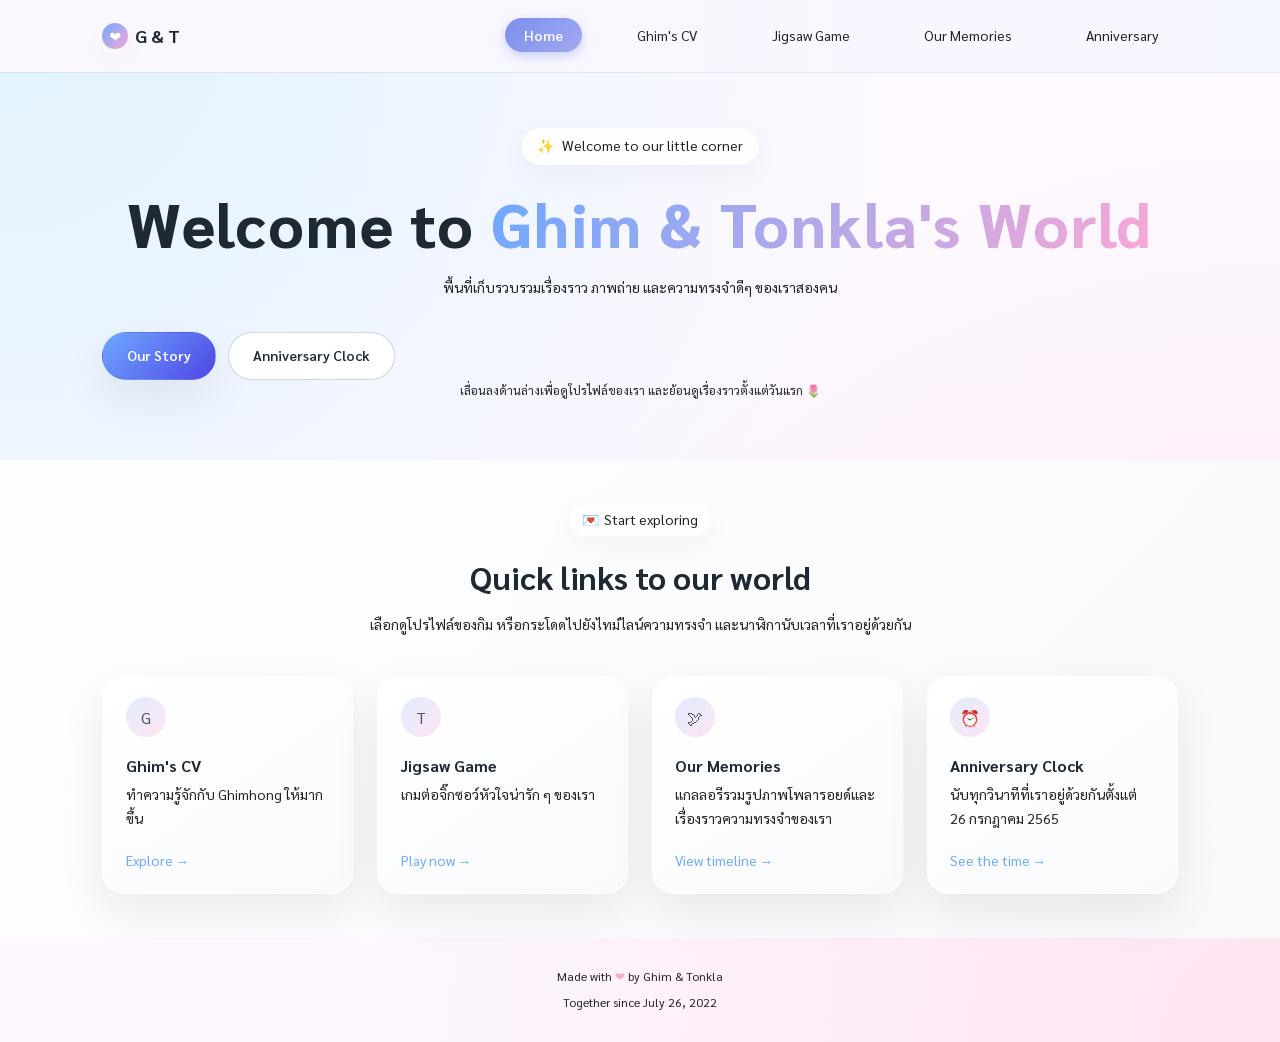
==== index.html @ 1e5fbb22 "Improve jigsaw accessibility and performance scores" ====
<!doctype html>
<html lang="th">
  <head>
    <!--
      Head section
      - Loads Thai font "Sarabun" from Google Fonts
      - Sets responsive viewport meta
      - Connects global stylesheet (style.css)
    -->
    <meta charset="utf-8" />
    <meta name="viewport" content="width=device-width, initial-scale=1" />
    <title>Ghim &amp; Tonkla - Personal Website</title>
    <meta
      name="description"
      content="A little pastel corner to celebrate the story of Ghim &amp; Tonkla."
    />

    <!-- Google Fonts: Sarabun (primary Thai/Latin font) -->
    <link rel="preconnect" href="https://fonts.googleapis.com" />
    <link rel="preconnect" href="https://fonts.gstatic.com" crossorigin />
    <link
      href="https://fonts.googleapis.com/css2?family=Sarabun:wght@300;400;500;600;700;800&display=swap"
      rel="stylesheet"
    />

    <!-- Global stylesheet with pastel theme and layout utilities -->
    <link rel="stylesheet" href="./style.css" />
  </head>
  <body>
    <!--
      Page wrapper
      - Flex column so footer stays at bottom
      - Works without CSS as a normal linear page
    -->
    <div class="page-wrapper">
      <!--
        Site header & navigation
        - Semantic <header> with <nav>
        - Links to all 5 pages in the project
        - Designed mobile‑first, then enhanced with sticky / blur in CSS
      -->
      <header class="site-header">
        <div class="container navbar" aria-label="Main navigation">
          <!-- Brand / logo area -->
          <a href="index.html" class="navbar__brand">
            <span class="navbar__brand-icon" aria-hidden="true">❤</span>
            <span>G &amp; T</span>
          </a>

          <!-- Hamburger toggle for mobile navigation -->
          <button
            class="navbar-toggle"
            type="button"
            aria-label="เปิดเมนูนำทาง"
            aria-expanded="false"
          >
            <span class="navbar-toggle__icon" aria-hidden="true">
              <span></span>
              <span></span>
              <span></span>
            </span>
          </button>

          <!-- Primary navigation links -->
          <nav aria-label="Primary">
            <ul class="navbar__links">
              <li>
                <a
                  href="index.html"
                  class="navbar__link navbar__link--active"
                  aria-current="page"
                  >Home</a
                >
              </li>
              <li>
                <a href="ghim-cv.html" class="navbar__link">Ghim's CV</a>
              </li>
              <li>
                <a href="jigsaw-game.html" class="navbar__link">Jigsaw Game</a>
              </li>
              <li>
                <a href="memories.html" class="navbar__link">Our Memories</a>
              </li>
              <li>
                <a href="anniversary.html" class="navbar__link">Anniversary</a>
              </li>
            </ul>
          </nav>
        </div>
      </header>

      <!--
        Main content
        - Contains hero section and quick links
        - Structured with <main> and <section> elements for clarity
      -->
      <main class="main" id="main-content">
        <!--
          Hero section
          - Introduces the website with a large heading
          - Call‑to‑action buttons guide users to story & anniversary clock
        -->
        <section class="section section--hero">
          <div class="container hero">
            <!-- Small badge / eyebrow text above main headline -->
            <div class="hero__badge-wrapper">
              <p class="hero__badge">
                <span aria-hidden="true">✨</span>
                <span>Welcome to our little corner</span>
              </p>
            </div>

            <!-- Main hero heading -->
            <h1 class="hero__title">
              Welcome to
              <span class="hero__highlight">Ghim &amp; Tonkla's World</span>
            </h1>

            <!-- Short description explaining the purpose of the site -->
            <p class="hero__subtitle">
              พื้นที่เก็บรวบรวมเรื่องราว ภาพถ่าย และความทรงจำดีๆ ของเราสองคน
            </p>

            <!-- Primary actions / quick shortcuts from the hero area -->
            <div class="hero__actions" aria-label="Quick actions from hero">
              <a href="memories.html" class="btn btn--primary">
                Our Story
              </a>
              <a href="anniversary.html" class="btn btn--ghost">
                Anniversary Clock
              </a>
            </div>

            <p class="hero__actions-subtext">
              เลื่อนลงด้านล่างเพื่อดูโปรไฟล์ของเรา และย้อนดูเรื่องราวตั้งแต่วันแรก 🌷
            </p>
          </div>
        </section>

        <!--
          Quick links section
          - Uses CSS Grid (card-grid) to layout four cards
          - Each card acts as a large, tappable link to another page
        -->
        <section
          class="section section--subtle"
          aria-labelledby="quick-links-heading"
        >
          <div class="container">
            <!-- Section heading with small eyebrow label -->
            <header class="section-heading">
              <p class="section-heading__eyebrow">
                <span aria-hidden="true">💌</span>
                <span>Start exploring</span>
              </p>
              <h2 id="quick-links-heading" class="section-heading__title">
                Quick links to our world
              </h2>
              <p class="section-heading__subtitle">
                เลือกดูโปรไฟล์ของกิม หรือกระโดดไปยังไทม์ไลน์ความทรงจำ
                และนาฬิกานับเวลาที่เราอยู่ด้วยกัน
              </p>
            </header>

            <!-- Card grid with 4 navigation cards -->
            <div class="card-grid" aria-label="Quick navigation cards">
              <!-- Card 1: Ghim's CV -->
              <a href="ghim-cv.html" class="card">
                <div>
                  <div class="card__icon-circle" aria-hidden="true">G</div>
                  <h3 class="card__title">Ghim's CV</h3>
                  <p class="card__subtitle">ทำความรู้จักกับ Ghimhong ให้มากขึ้น</p>
                </div>
                <p class="card__link-arrow" aria-hidden="true">Explore →</p>
              </a>

              <!-- Card 2: Jigsaw Game -->
              <a href="jigsaw-game.html" class="card">
                <div>
                  <div class="card__icon-circle" aria-hidden="true">T</div>
                  <h3 class="card__title">Jigsaw Game</h3>
                  <p class="card__subtitle">เกมต่อจิ๊กซอว์หัวใจน่ารัก ๆ ของเรา</p>
                </div>
                <p class="card__link-arrow" aria-hidden="true">Play now →</p>
              </a>

              <!-- Card 3: Memories timeline -->
              <a href="memories.html" class="card">
                <div>
                  <div class="card__icon-circle" aria-hidden="true">🕊</div>
                  <h3 class="card__title">Our Memories</h3>
                  <p class="card__subtitle">
                    แกลลอรีรวมรูปภาพโพลารอยด์และเรื่องราวความทรงจำของเรา
                  </p>
                </div>
                <p class="card__link-arrow" aria-hidden="true">View timeline →</p>
              </a>

              <!-- Card 4: Anniversary clock -->
              <a href="anniversary.html" class="card">
                <div>
                  <div class="card__icon-circle" aria-hidden="true">⏰</div>
                  <h3 class="card__title">Anniversary Clock</h3>
                  <p class="card__subtitle">
                    นับทุกวินาทีที่เราอยู่ด้วยกันตั้งแต่ 26 กรกฎาคม 2565
                  </p>
                </div>
                <p class="card__link-arrow" aria-hidden="true">See the time →</p>
              </a>
            </div>
          </div>
        </section>
      </main>

      <!--
        Site footer
        - Simple closing line and attribution
        - Still readable and meaningful without any styling
      -->
      <footer class="site-footer">
        <div class="container site-footer__inner">
          <p>
            Made with <span class="site-footer__heart" aria-hidden="true">❤</span>
            by Ghim &amp; Tonkla
          </p>
          <p class="text-soft">Together since July 26, 2022</p>
        </div>
      </footer>
    </div>

    <!-- Shared navigation toggle script -->
    <script src="script.js"></script>
  </body>
</html>
---- style.css ----
/*
  Global Styles for "Ghim & Tonkla's World"
  - Mobile‑first, semantic, and lightweight
  - Pastel blue / pink theme with soft shadows & rounded corners
  - Designed for use across all 5 pages in the project

  NOTE: In HTML, load Google Font "Sarabun" via <link> in <head> for best performance.
*/

/* ==========================
   1. CSS Custom Properties
   ========================== */
:root {
  /* Brand palette - pastel, romantic */
  --color-bg: #fdf8ff; /* very light pink/blue blend */
  --color-surface: #ffffff;
  --color-surface-soft: #f7f4ff;
  --color-primary: #6da8ff; /* pastel blue */
  --color-primary-soft: #e1ecff;
  --color-secondary: #f9a8d4; /* pastel pink */
  --color-secondary-soft: #ffe4f2;

  --color-accent: #7dd3fc; /* light cyan accent */
  --color-text: #1f2933; /* dark slate */
  --color-text-soft: #222222; /* stronger contrast for pastel backgrounds */
  --color-border-subtle: rgba(148, 163, 184, 0.28);

  --gradient-hero: radial-gradient(circle at top left, #e0f2ff 0, transparent 55%),
                   radial-gradient(circle at bottom right, #ffe4f2 0, transparent 55%),
                   linear-gradient(180deg, #fdf9ff 0%, #fdf7ff 100%);

  --gradient-pill: linear-gradient(135deg, #6da8ff, #f9a8d4);

  --shadow-soft: 0 18px 45px rgba(15, 23, 42, 0.08);
  --shadow-subtle: 0 10px 30px rgba(15, 23, 42, 0.04);

  --radius-lg: 22px;
  --radius-md: 16px;
  --radius-pill: 999px;

  --header-height: 72px;

  --transition-fast: 150ms ease-out;
  --transition-med: 220ms cubic-bezier(0.22, 0.61, 0.36, 1);

  --container-max: 1120px;
  --container-padding-x: 1.4rem;

  /* Typography scale */
  --font-family-base: "Sarabun", system-ui, -apple-system, BlinkMacSystemFont, "Segoe UI", sans-serif;
  --font-size-xs: 0.75rem;
  --font-size-sm: 0.875rem;
  --font-size-base: 1rem;
  --font-size-lg: 1.125rem;
  --font-size-xl: 1.5rem;
  --font-size-2xl: 2rem;
  --font-size-3xl: clamp(2.2rem, 4vw, 3.2rem);
  --font-size-4xl: clamp(2.8rem, 6vw, 3.8rem);
}

/* ==========================
   2. Modern CSS Reset
   ========================== */
*, *::before, *::after {
  box-sizing: border-box;
}

* {
  margin: 0;
  padding: 0;
}

html {
  font-size: 100%;
  -webkit-text-size-adjust: 100%;
  scroll-behavior: smooth;
}

body {
  min-height: 100vh;
  font-family: var(--font-family-base);
  font-size: var(--font-size-base);
  line-height: 1.7;
  color: var(--color-text);
  background: var(--gradient-hero);
  text-rendering: optimizeLegibility;
}

img, picture, video, canvas, svg {
  display: block;
  max-width: 100%;
}

input, button, textarea, select {
  font: inherit;
}

button {
  border: none;
  background: none;
  cursor: pointer;
}

a {
  color: inherit;
  text-decoration: none;
}

a:hover {
  text-decoration: none;
}

ul, ol {
  list-style: none;
}

/* Improve focus outline for accessibility */
:focus-visible {
  outline: 2px solid var(--color-primary);
  outline-offset: 3px;
}

/* ==========================
   3. Layout Utilities
   ========================== */

/* Page wrapper ensures content never touches viewport edges on mobile */
.page-wrapper {
  min-height: 100vh;
  display: flex;
  flex-direction: column;
}

.main {
  flex: 1 0 auto;
}

/* Reusable responsive container */
.container {
  width: 100%;
  max-width: var(--container-max);
  margin-inline: auto;
  padding-inline: var(--container-padding-x);
}

.section {
  padding-block: 2.75rem;
}

.section--hero {
  padding-top: 3.5rem;
  padding-bottom: 3.75rem;
}

.section--subtle {
  background: linear-gradient(135deg, rgba(255, 255, 255, 0.9), rgba(248, 250, 252, 0.9));
}

.section-heading {
  text-align: center;
  margin-bottom: 2rem;
}

.section-heading__eyebrow {
  display: inline-flex;
  align-items: center;
  gap: 0.35rem;
  font-size: var(--font-size-sm);
  color: var(--color-text-soft);
  padding: 0.25rem 0.75rem;
  border-radius: var(--radius-pill);
  background: rgba(255, 255, 255, 0.8);
  box-shadow: var(--shadow-subtle);
}

.section-heading__title {
  font-size: var(--font-size-2xl);
  font-weight: 700;
  margin-top: 0.9rem;
}

.section-heading__subtitle {
  margin-top: 0.5rem;
  color: var(--color-text-soft);
  font-size: var(--font-size-sm);
}

/* Flexbox helpers (used where semantic layout already defined) */
.flex {
  display: flex;
}

.flex-center {
  display: flex;
  justify-content: center;
  align-items: center;
}

.flex-between {
  display: flex;
  justify-content: space-between;
  align-items: center;
}

.flex-col {
  display: flex;
  flex-direction: column;
}

.gap-xs { gap: 0.4rem; }
.gap-sm { gap: 0.75rem; }
.gap-md { gap: 1.25rem; }
.gap-lg { gap: 1.75rem; }

/* Grid helpers (for semantic sections using CSS Grid) */
.grid {
  display: grid;
}

.grid-auto-fit {
  display: grid;
  grid-template-columns: repeat(auto-fit, minmax(240px, 1fr));
  gap: 1.25rem;
}

/* ==========================
   4. Global Components
   ========================== */

/* ---- 4.1 Top Navigation ---- */
.site-header {
  position: sticky;
  top: 0;
  z-index: 40;
  backdrop-filter: blur(16px);
  background: linear-gradient(90deg, rgba(253, 248, 255, 0.92), rgba(244, 246, 255, 0.96));
  box-shadow: 0 1px 0 rgba(148, 163, 184, 0.18);
}

.navbar {
  height: var(--header-height);
  display: flex;
  align-items: center;
  justify-content: space-between;
}

.navbar__brand {
  display: inline-flex;
  align-items: center;
  gap: 0.4rem;
  font-weight: 700;
  font-size: var(--font-size-lg);
  white-space: nowrap; /* Prevent logo text from wrapping on narrow screens */
}

.navbar__brand-icon {
  width: 26px;
  height: 26px;
  border-radius: 999px;
  background: var(--gradient-pill);
  display: inline-flex;
  align-items: center;
  justify-content: center;
  color: #ffffff;
  font-size: 0.9rem;
  box-shadow: var(--shadow-subtle);
}

.navbar__links {
  display: flex;
  align-items: center;
  gap: 0.75rem;
  font-size: var(--font-size-sm);
}

/* Hamburger toggle button (shown only on small screens) */
.navbar-toggle {
  display: none;
  border: none;
  background: none;
  cursor: pointer;
  padding: 0;
}

.navbar-toggle__icon {
  display: inline-flex;
  flex-direction: column;
  justify-content: center;
  align-items: center;
  width: 36px;
  height: 36px;
  border-radius: 999px;
  background: #ffffff;
  box-shadow: var(--shadow-subtle);
}

.navbar-toggle__icon span {
  display: block;
  width: 18px;
  height: 2px;
  border-radius: 999px;
  background-color: #4b5563;
  margin: 2px 0;
}

/* Base menu link styling */
.navbar__link {
  position: relative;
  padding: 0.5rem 1.2rem;
  border-radius: 25px;
  color: var(--color-text-soft);
  transition: all 0.3s ease;
}

/* Active page pill (by class or aria-current) */
.navbar__links a[aria-current="page"],
.navbar__link--active {
  background: linear-gradient(135deg, #7b8fed, #a2a8f0);
  color: #ffffff !important;
  font-weight: 600;
  box-shadow: 0 4px 12px rgba(123, 143, 237, 0.4);
}

/* Hover effect for non-active links */
.navbar__links a:hover:not([aria-current="page"]) {
  background: rgba(123, 143, 237, 0.1);
  color: var(--color-text);
}

/* Mobile nav: stack links if needed */
@media (max-width: 640px) {
  .navbar {
    gap: 0.75rem;
    align-items: center;
  }

  .navbar__links {
    flex-wrap: wrap;
    justify-content: flex-end;
  }
}

/* ---- 4.2 Buttons ---- */
.btn {
  display: inline-flex;
  align-items: center;
  justify-content: center;
  gap: 0.4rem;
  padding: 0.7rem 1.5rem;
  border-radius: var(--radius-pill);
  font-size: var(--font-size-sm);
  font-weight: 600;
  border: 1px solid transparent;
  cursor: pointer;
  min-height: 48px; /* Comfortable touch target on mobile */
  transition: transform var(--transition-med),
              box-shadow var(--transition-med),
              background-color var(--transition-med),
              color var(--transition-med),
              border-color var(--transition-med);
}

.btn--primary {
  background: linear-gradient(135deg, #6da8ff, #4f46e5);
  color: #ffffff;
  box-shadow: var(--shadow-soft);
}

.btn--primary:hover {
  transform: translateY(-1px);
  box-shadow: 0 22px 55px rgba(15, 23, 42, 0.14);
}

.btn--ghost {
  background: rgba(255, 255, 255, 0.95);
  color: var(--color-text);
  border-color: rgba(148, 163, 184, 0.45);
}

.btn--ghost:hover {
  background: #ffffff;
  border-color: rgba(129, 140, 248, 0.7);
  box-shadow: var(--shadow-subtle);
}

.btn--icon-circle {
  width: 40px;
  height: 40px;
  padding: 0;
  border-radius: 999px;
}

/* ---- 4.3 Hero: typography & special treatments ---- */
.hero {
  text-align: center;
}

.hero__badge-wrapper {
  display: flex;
  justify-content: center;
  margin-bottom: 1.3rem;
}

.hero__badge {
  display: inline-flex;
  align-items: center;
  gap: 0.45rem;
  padding: 0.4rem 0.95rem;
  border-radius: var(--radius-pill);
  background: rgba(255, 255, 255, 0.92);
  color: var(--color-text-soft);
  box-shadow: var(--shadow-subtle);
  font-size: var(--font-size-sm);
}

.hero__title {
  font-size: var(--font-size-4xl);
  letter-spacing: 0.03em;
  font-weight: 800;
  line-height: 1.25;
}

.hero__highlight {
  background: linear-gradient(120deg, #6da8ff, #f9a8d4);
  -webkit-background-clip: text;
  background-clip: text;
  color: transparent;
}

.hero__subtitle {
  margin-top: 0.9rem;
  font-size: var(--font-size-sm);
  color: var(--color-text-soft);
  max-width: 32rem;
  margin-inline: auto;
}

.hero__actions {
  margin-top: 2rem;
  display: flex;
  flex-direction: column;
  gap: 0.75rem;
  align-items: center;
}

.hero__actions-subtext {
  font-size: var(--font-size-xs);
  color: var(--color-text-soft);
}

@media (min-width: 640px) {
  .hero__actions {
    flex-direction: row;
  }
}

/* ---- 4.4 Feature cards on home & shared card style ---- */
.card-grid {
  margin-top: 2.5rem;
  display: grid;
  grid-template-columns: repeat(auto-fit, minmax(230px, 1fr));
  gap: 1.5rem;
}

.card {
  position: relative;
  display: flex;
  flex-direction: column;
  justify-content: space-between;
  padding: 1.25rem 1.4rem;
  border-radius: var(--radius-lg);
  background: linear-gradient(145deg, rgba(255, 255, 255, 0.98), rgba(248, 250, 252, 0.98));
  box-shadow: var(--shadow-soft);
  border: 1px solid rgba(255, 255, 255, 0.9);
  transition: transform var(--transition-med), box-shadow var(--transition-med), border-color var(--transition-med);
}

.card:hover {
  transform: translateY(-3px);
  box-shadow: 0 24px 55px rgba(15, 23, 42, 0.12);
  border-color: rgba(129, 140, 248, 0.5);
}

.card__icon-circle {
  width: 40px;
  height: 40px;
  border-radius: 999px;
  display: inline-flex;
  align-items: center;
  justify-content: center;
  background: linear-gradient(135deg, #e0edff, #ffe4f2);
  color: #4b5563;
  margin-bottom: 0.9rem;
}

.card__title {
  font-weight: 700;
  font-size: var(--font-size-base);
}

.card__subtitle {
  margin-top: 0.25rem;
  font-size: var(--font-size-sm);
  color: var(--color-text-soft);
}

.card__link-arrow {
  margin-top: 1.15rem;
  font-size: var(--font-size-sm);
  color: var(--color-primary);
}

/* ---- 4.7 Polaroid memory gallery (memories page) ---- */
.polaroid-grid {
  margin-top: 2.5rem;
  display: grid;
  grid-template-columns: repeat(auto-fit, minmax(220px, 1fr));
  gap: 1.75rem;
}

.polaroid-card {
  position: relative;
  display: flex;
  flex-direction: column;
  align-items: center;
  background-color: #ffffff;
  padding: 12px 12px 30px 12px;
  border-radius: 10px;
  box-shadow: 0 4px 8px rgba(0, 0, 0, 0.1);
  transform-origin: center center;
  transition: all 0.4s cubic-bezier(0.175, 0.885, 0.32, 1.275);
  cursor: pointer;
}

.polaroid-card__frame {
  margin: 0;
  width: 100%;
}

.polaroid-card__image {
  display: block;
  width: 100%;
  aspect-ratio: 1 / 1;
  border-radius: 4px;
  object-fit: cover;
}

.polaroid-card__caption {
  margin-top: 15px;
  font-size: 0.9rem;
  text-align: center;
  color: var(--color-text);
}

.polaroid-card:nth-child(odd) {
  transform: rotate(-3deg);
}

.polaroid-card:nth-child(even) {
  transform: rotate(3deg);
}

.polaroid-card:hover {
  transform: translateY(-10px) scale(1.05) rotate(0deg);
  box-shadow: 0 15px 30px rgba(0, 0, 0, 0.15);
  z-index: 2;
}

@media (min-width: 768px) {
  .polaroid-grid {
    gap: 2rem;
  }
}

.cv-section-card {
  padding: 2rem;
  border-radius: 16px;
  background: rgba(255, 255, 255, 0.9);
  box-shadow: 0 10px 30px rgba(0, 0, 0, 0.08);
  margin-bottom: 1.5rem;
}

.cv-section-card__title {
  font-weight: 700;
  font-size: var(--font-size-base);
  display: flex;
  align-items: center;
  gap: 0.55rem;
  margin-bottom: 0.9rem;
}

.cv-section-card__title h2 {
  background: linear-gradient(120deg, #6da8ff, #f78fb3);
  -webkit-background-clip: text;
  background-clip: text;
  color: transparent;
}

.cv-section-card__title::after {
  content: "";
  display: block;
  height: 2px;
  margin-top: 0.4rem;
  border-radius: 999px;
  background: linear-gradient(90deg, rgba(109, 168, 255, 0.65), rgba(249, 168, 212, 0.85));
}

.cv-section-card__title-icon {
  width: 26px;
  height: 26px;
  border-radius: 999px;
  display: inline-flex;
  align-items: center;
  justify-content: center;
  background: linear-gradient(135deg, #e0edff, #ffe4f2);
  font-size: 0.85rem;
}

.cv-section-card__item-title {
  font-weight: 600;
  font-size: var(--font-size-sm);
}

.cv-section-card__item-meta {
  font-size: var(--font-size-xs);
  margin-top: 0.15rem;
  color: var(--color-text-soft);
}

.cv-section-card__item-body {
  margin-top: 0.5rem;
  font-size: var(--font-size-sm);
  line-height: 1.8;
}

.highlight {
  font-weight: 700;
  color: #d87093;
}

.cv-layout__main strong {
  font-weight: 700;
  color: #d87093;
}

@media (min-width: 768px) {
  .cv-layout {
    display: grid;
    grid-template-columns: minmax(0, 0.9fr) minmax(0, 1.6fr);
    align-items: flex-start;
    gap: 2.5rem;
  }
}

/* CV layout helpers */
.cv-layout__sidebar {
  margin-bottom: 1.75rem;
  display: flex;
  justify-content: center;
}

.cv-profile-card {
  display: flex;
  flex-direction: column;
  align-items: center;
  text-align: center;
  background: rgba(255, 255, 255, 0.85);
  backdrop-filter: blur(10px);
  border-radius: 24px;
  padding: 2.5rem;
  box-shadow: 0 15px 35px rgba(0, 0, 0, 0.05);
  border: 1px solid rgba(255, 255, 255, 0.7);
  transition: transform 0.2s ease-out, box-shadow 0.2s ease-out;
}

.cv-profile-card:hover {
  transform: translateY(-5px);
  box-shadow: 0 20px 45px rgba(0, 0, 0, 0.08);
}

.profile-img-circle {
  width: 180px;
  height: 180px;
  border-radius: 50%;
  object-fit: cover;
  border: 6px solid #ffffff;
  box-shadow: 0 0 25px rgba(255, 182, 193, 0.7);
  margin: 0 auto 0.9rem;
}

.cv-profile-card__name {
  font-weight: 700;
  font-size: var(--font-size-lg);
}

.cv-profile-card__name-en {
  margin-top: 0.15rem;
  font-size: var(--font-size-xs);
  text-transform: uppercase;
  letter-spacing: 2px;
  color: #6b4f7a;
}

.cv-profile-card__role {
  margin-top: 0.35rem;
  font-size: var(--font-size-sm);
  color: var(--color-text-soft);
}

.cv-profile-card__meta {
  margin-top: 1rem;
  display: grid;
  gap: 0.45rem;
}

.cv-profile-card__meta dt {
  font-size: var(--font-size-xs);
  color: var(--color-text-soft);
}

.cv-profile-card__meta dd {
  font-size: var(--font-size-sm);
}

.tag-list {
  display: flex;
  flex-wrap: wrap;
  gap: 0.45rem;
  justify-content: center;
}

.tag {
  padding: 0.25rem 0.75rem;
  border-radius: 999px;
  font-size: var(--font-size-xs);
  font-weight: 600;
  background: rgba(255, 255, 255, 0.85);
  border: 1px solid rgba(249, 168, 212, 0.7);
  color: #d87093;
  box-shadow: var(--shadow-subtle);
  transition: transform 160ms ease-out,
              box-shadow 160ms ease-out,
              background-color 160ms ease-out,
              color 160ms ease-out,
              border-color 160ms ease-out;
}

.tag--blue {
  color: #5b8df5;
}

.tag--pink {
  color: #d87093;
}

.tag:hover {
  background: linear-gradient(135deg, #6da8ff, #f9a8d4);
  color: #ffffff;
  border-color: transparent;
  transform: translateY(-3px);
  box-shadow: 0 18px 36px rgba(15, 23, 42, 0.22);
}

.info-card {
  background: rgba(255, 255, 255, 0.85);
  backdrop-filter: blur(10px);
  border-radius: 24px;
  padding: 2.5rem;
  box-shadow: 0 15px 35px rgba(0, 0, 0, 0.05);
  border: 1px solid rgba(255, 255, 255, 0.7);
  transition: transform 0.2s ease-out,
              box-shadow 0.2s ease-out,
              border-color 0.2s ease-out;
  margin-bottom: 1.5rem;
}

.info-card:hover {
  transform: translateY(-5px);
  box-shadow: 0 22px 55px rgba(244, 114, 182, 0.25);
  border-color: rgba(249, 168, 212, 0.9);
}

.info-card .cv-section-card {
  padding: 0;
  border-radius: 0;
  background: transparent;
  box-shadow: none;
  margin-bottom: 0;
}

/* ==========================
   Mobile-specific refinements
   ========================== */
@media (max-width: 768px) {
  /* Relaxed horizontal padding & vertical rhythm on small screens */
  .container {
    padding-inline: 1.5rem;
  }

  .section {
    padding-block: 2.25rem;
  }

  /* Slightly smaller headings so they don't feel cramped */
  .hero__title {
    font-size: var(--font-size-3xl);
  }

  .section-heading__title {
    font-size: 1.6rem;
  }

  /* Single-column grids for comfortable stacking */
  .card-grid {
    grid-template-columns: 1fr;
    gap: 1.5rem;
  }

  .polaroid-grid {
    grid-template-columns: 1fr;
    gap: 1.5rem;
  }

  .anniversary-grid {
    grid-template-columns: 1fr;
    max-width: 420px;
    margin-inline: auto;
  }

  /* ให้ header เป็นจุดอ้างอิงของเมนูที่ตกลงมา */
  .site-header {
    position: relative !important;
  }

  /* Header/Navbar overrides on mobile - force full-width with !important */
  .site-header {
    padding: 0 !important;
    width: 100% !important;
  }

  .site-header .container,
  .site-header .navbar,
  .navbar {
    width: 100% !important;
    max-width: 100% !important;
    margin: 0 !important;
    /* Side padding like a mobile app: logo & hamburger near edges but not touching */
    padding: 1rem 1.5rem !important;
    box-sizing: border-box !important;
    display: flex !important;
    justify-content: space-between !important;
    align-items: center !important;
  }

  .navbar__links {
    display: none;
  }

  .navbar__link {
    font-size: 0.8rem;
    padding: 0.3rem 0.6rem;
  }

  /* Show hamburger button on small screens */
  .navbar-toggle {
    display: block !important;
    margin-left: auto !important; /* push button to the far right */
    margin-right: 0 !important;
    padding: 0.5rem !important; /* compact but still easy to tap */
    z-index: 100 !important; /* keep above overlapping elements */
  }

  /* เมื่อกดปุ่มแล้วมีคลาส is-open โผล่มา ให้แสดงเมนูแบบ floating card ด้านล่าง header */
  .navbar__links.is-open {
    display: flex !important;
    flex-direction: column !important;
    position: absolute !important;
    top: 100% !important;
    /* เปลี่ยนจาก width 100% เป็นเว้นระยะซ้าย-ขวาเล็กน้อย */
    left: 1rem !important;
    right: 1rem !important;
    width: auto !important;
    margin-top: 0.5rem !important; /* เว้นระยะจากแถบ Navbar ด้านบน */
    background: rgba(255, 255, 255, 0.95) !important;
    backdrop-filter: blur(15px) !important;
    box-shadow: 0 15px 30px rgba(0,0,0,0.15) !important;
    padding: 1.5rem 0 !important;
    align-items: center !important;
    z-index: 99 !important;
    border-radius: 20px !important; /* โค้งมนทั้ง 4 มุมให้ดูเป็นกล่องลอยตัว */
  }

  /* เพิ่มระยะห่างระหว่างแต่ละปุ่มในเมนูที่เปิดออก */
  .navbar__links.is-open li {
    margin: 0.3rem 0 !important; /* ลดระยะห่างระหว่างแต่ละปุ่ม */
    width: 100% !important;
    text-align: center !important;
  }

  /* ปรับขนาดปุ่มแคปซูลให้จิ้มง่ายขึ้นบนมือถือ */
  .navbar__links.is-open a {
    display: inline-block !important;
    width: 55% !important; /* ให้แคปซูลเพรียวลงเล็กน้อย */
    padding: 0.6rem 1rem !important; /* ลดความอ้วนของปุ่ม */
    font-size: 1rem !important; /* ขนาดฟอนต์กำลังพอดี */
  }
}

  /* สำหรับหน้าจอ Desktop (ใหญ่กว่า 768px) */
  @media (min-width: 769px) {
    /* ซ่อนปุ่มแฮมเบอร์เกอร์ */
    .navbar-toggle {
      display: none !important;
    }

    /* บังคับเอาเมนูแนวนอนกลับมาโชว์ */
    .navbar__links {
      display: flex !important;
      flex-direction: row !important;
      position: static !important; /* ยกเลิกการลอยของมือถือ */
      background: transparent !important;
      box-shadow: none !important;
      width: auto !important;
      padding: 0 !important;
    }

    /* จัดระยะห่างเมนูแนวนอน */
    .navbar__links li {
      margin: 0 0 0 1.5rem !important;
    }
  }

/* ---- 4.7 Timeline layout (memories page) ---- */

.timeline {
  position: relative;
  margin-top: 2.5rem;
  padding-left: 1rem;
}

.timeline::before {
  content: "";
  position: absolute;
  left: 1.1rem;
  top: 0.1rem;
  bottom: 0.1rem;
  width: 2px;
  background: linear-gradient(to bottom, rgba(147, 197, 253, 0.3), rgba(244, 114, 182, 0.4));
}

.timeline-item {
  position: relative;
  margin-bottom: 2.4rem;
}

.timeline-item__dot {
  position: absolute;
  left: -0.1rem;
  top: 0.4rem;
  width: 18px;
  height: 18px;
  border-radius: 999px;
  background: #ffffff;
  border: 2px solid #93c5fd;
  box-shadow: 0 0 0 5px rgba(147, 197, 253, 0.18);
}

.timeline-item__card {
  margin-left: 2.4rem;
  max-width: 460px;
  padding: 1.15rem 1.25rem;
  border-radius: var(--radius-md);
  background: var(--color-surface);
  box-shadow: var(--shadow-soft);
  border: 1px solid rgba(255, 255, 255, 0.9);
}

.timeline-item__label {
  display: inline-flex;
  padding: 0.15rem 0.6rem;
  border-radius: var(--radius-pill);
  background: var(--color-primary-soft);
  font-size: var(--font-size-xs);
  color: var(--color-text-soft);
  margin-bottom: 0.3rem;
}

.timeline-item__title {
  font-weight: 700;
  margin-bottom: 0.2rem;
}

.timeline-item__body {
  font-size: var(--font-size-sm);
  color: var(--color-text-soft);
}

@media (min-width: 768px) {
  .timeline {
    padding-left: 0;
    margin-inline: auto;
    max-width: 700px;
  }

  .timeline::before {
    left: 50%;
    transform: translateX(-50%);
  }

  .timeline-item {
    display: grid;
    grid-template-columns: repeat(2, minmax(0, 1fr));
    align-items: flex-start;
  }

  .timeline-item:nth-child(odd) .timeline-item__card {
    grid-column: 1 / 2;
    justify-self: flex-end;
  }

  .timeline-item:nth-child(even) .timeline-item__card {
    grid-column: 2 / 3;
    justify-self: flex-start;
  }

  .timeline-item__dot {
    left: 50%;
    transform: translate(-50%, 0);
  }

  .timeline-item__card {
    margin-left: 0;
  }
}

/* ---- 4.8 Anniversary counter layout ---- */

.anniversary {
  text-align: center;
}

.anniversary__badge {
  display: inline-flex;
  align-items: center;
  justify-content: center;
  width: 60px;
  height: 60px;
  border-radius: 999px;
  margin-bottom: 1.1rem;
  background: var(--gradient-pill);
  color: #ffffff;
  box-shadow: var(--shadow-soft);
}

.anniversary__title {
  font-size: var(--font-size-3xl);
  font-weight: 800;
}

.anniversary__subtitle {
  margin-top: 0.4rem;
  font-size: var(--font-size-sm);
  color: var(--color-text-soft);
}

.anniversary-grid {
  margin-top: 2.5rem;
  display: grid;
  grid-template-columns: repeat(2, minmax(0, 1fr));
  gap: 0.9rem;
  justify-items: center;
}

.anniversary-pill {
  width: 100%;
  max-width: 150px;
  padding: 1rem 0.2rem;
  border-radius: 18px;
  background: #ffffff;
  box-shadow: var(--shadow-soft);
  display: flex;
  flex-direction: column;
  align-items: center;
  gap: 0.2rem;
}

.anniversary-pill__value {
  font-size: 1.6rem;
  font-weight: 700;
}

.anniversary-pill__label {
  font-size: var(--font-size-xs);
  letter-spacing: 0.08em;
  text-transform: uppercase;
  color: var(--color-text-soft);
}

@media (min-width: 768px) {
  .anniversary-grid {
    max-width: 680px;
    margin-inline: auto;
    grid-template-columns: repeat(4, minmax(0, 1fr));
    gap: 1.2rem;
  }

  .anniversary-pill {
    padding-block: 1.4rem;
    border-radius: 20px;
  }

  .anniversary-pill__value {
    font-size: 2rem;
  }
}

/* ---- 4.9 Footer ---- */
.site-footer {
  padding-block: 1.75rem 1.85rem;
  font-size: var(--font-size-xs);
  color: var(--color-text-soft);
}

.site-footer__inner {
  text-align: center;
  display: flex;
  flex-direction: column;
  gap: 0.35rem;
  align-items: center;
  justify-content: center;
}

.site-footer__heart {
  color: var(--color-secondary);
}

/* ==========================
   5. Utilities & States
   ========================== */

.text-center { text-align: center; }
.text-soft { color: var(--color-text-soft); }

.mt-xs { margin-top: 0.5rem; }
.mt-sm { margin-top: 0.9rem; }
.mt-md { margin-top: 1.4rem; }
.mt-lg { margin-top: 2.1rem; }

.hidden { display: none !important; }

/* Soft fade / slide used for Intersection Observer (memories page)
   - Progressive enhancement: elements are fully visible by default
   - When JavaScript is enabled, we add a .js class to <body>
     and then animate .fade-in-up elements into view. */
.fade-in-up {
  transition: opacity 320ms cubic-bezier(0.22, 0.61, 0.36, 1),
              transform 320ms cubic-bezier(0.22, 0.61, 0.36, 1);
}

body.js .fade-in-up {
  opacity: 0;
  transform: translateY(18px);
}

body.js .fade-in-up.is-visible {
  opacity: 1;
  transform: translateY(0);
}

/* Respect reduced motion preference */
@media (prefers-reduced-motion: reduce) {
  * {
    scroll-behavior: auto !important;
    animation-duration: 0.001ms !important;
    animation-iteration-count: 1 !important;
    transition-duration: 0.001ms !important;
  }
}

/* ==========================
   6. Jigsaw Game Layout
   ========================== */

.jigsaw-layout {
  display: flex;
  flex-direction: column;
  gap: 1.75rem;
}

@media (min-width: 768px) {
  .jigsaw-layout {
    flex-direction: row;
    align-items: flex-start;
  }
}

.jigsaw-panel {
  flex: 1 1 0;
  padding: 1.6rem 1.5rem;
  border-radius: var(--radius-lg);
  background: var(--color-surface);
  box-shadow: var(--shadow-soft);
}

.jigsaw-panel--pieces {
  background: linear-gradient(145deg, var(--color-secondary-soft), #ffffff);
}

.jigsaw-panel--board {
  background: linear-gradient(145deg, var(--color-primary-soft), #ffffff);
}

.jigsaw-panel__header {
  margin-bottom: 1.1rem;
}

.jigsaw-panel__title {
  font-size: var(--font-size-lg);
  font-weight: 700;
  color: #1a1a1a !important;
}

.jigsaw-panel__subtitle {
  margin-top: 0.3rem;
  font-size: var(--font-size-sm);
  color: #1a1a1a !important;
}

.jigsaw-pieces {
  display: flex;
  flex-wrap: wrap;
  gap: 0.75rem;
  min-height: 170px;
  align-content: flex-start;
}

.jigsaw-piece {
  width: 72px;
  height: 72px;
  min-width: 48px;
  min-height: 48px;
  border-radius: 18px;
  border: 1px dashed rgba(148, 163, 184, 0.6);
  display: flex;
  align-items: center;
  justify-content: center;
  cursor: grab;
  box-shadow: var(--shadow-subtle);
}

.jigsaw-piece img {
  width: 100%;
  height: 100%;
  object-fit: cover;
  border-radius: inherit;
  display: block;
}

.jigsaw-piece:active {
  cursor: grabbing;
}

/* Individual sprite slices (3 columns x 3 rows) */
.jigsaw-piece--1 img { object-position: left top; }
.jigsaw-piece--2 img { object-position: center top; }
.jigsaw-piece--3 img { object-position: right top; }
.jigsaw-piece--4 img { object-position: left center; }
.jigsaw-piece--5 img { object-position: center center; }
.jigsaw-piece--6 img { object-position: right center; }
.jigsaw-piece--7 img { object-position: left bottom; }
.jigsaw-piece--8 img { object-position: center bottom; }
.jigsaw-piece--9 img { object-position: right bottom; }

.jigsaw-board {
  margin-top: 0.4rem;
  display: grid;
  grid-template-columns: repeat(3, minmax(0, 1fr));
  gap: 0;
  max-width: 320px;
  margin-inline: auto;
}

.jigsaw-cell {
  min-height: 0;
  aspect-ratio: 1 / 1;
  border-radius: 8px;
  background: rgba(255, 255, 255, 0.75);
  border: 2px dashed #ffb6c1;
  padding: 0;
  display: flex;
  align-items: stretch;
  justify-content: stretch;
  overflow: hidden;
  transition: background-color var(--transition-fast),
              border-color var(--transition-fast),
              box-shadow var(--transition-fast);
}

.jigsaw-cell--over {
  background: var(--color-primary-soft);
  border-color: var(--color-primary);
  box-shadow: var(--shadow-subtle);
}

/* When a cell already has a piece, hide its border/background so all 9
   slices join seamlessly into one image. */
.jigsaw-cell--filled {
  border: none;
  background: none;
  border-radius: 0;
}

/* When a piece is placed on the board, let it fill the cell and remove rounding/border
   so that all 9 slices join seamlessly into one image. */
.jigsaw-board .jigsaw-piece {
  width: 100%;
  height: 100%;
  border-radius: 0;
  border: none;
}

.jigsaw-success {
  margin-top: 1.6rem;
  text-align: center;
  font-weight: 700;
  font-size: var(--font-size-lg);
  color: #1a1a1a !important;
}

.jigsaw-fallback {
  margin-bottom: 1.4rem;
  text-align: center;
  font-size: var(--font-size-sm);
  color: #1a1a1a !important;
}

/* ==========================
   Jigsaw Modal Pop-up
   ========================== */

.modal-backdrop {
  position: fixed;
  top: 0;
  left: 0;
  width: 100vw;
  height: 100vh;
  background-color: rgba(0, 0, 0, 0.4);
  z-index: 9999;
  display: flex;
  justify-content: center;
  align-items: center;
}

.modal {
  background-color: #ffffff;
  padding: 2rem 3rem;
  border-radius: 16px;
  max-width: 380px;
  width: calc(100% - 3rem);
  box-shadow: 0 10px 25px rgba(0, 0, 0, 0.1);
  text-align: center;
}

.modal__icon {
  width: 52px;
  height: 52px;
  margin: 0 auto 0.9rem;
  border-radius: 50%;
  background: linear-gradient(135deg, #6da8ff, #f9a8d4);
  display: flex;
  align-items: center;
  justify-content: center;
  font-size: 1.6rem;
  color: #ffffff;
}

.modal__title {
  font-size: var(--font-size-lg);
  font-weight: 700;
  margin-bottom: 0.4rem;
}

.modal__message {
  font-size: var(--font-size-sm);
  color: #1a1a1a !important;
  margin-bottom: 1.2rem;
}

.modal__actions .btn {
  min-width: 120px;
  justify-content: center;
}

.modal__actions .btn.btn--primary {
  background: linear-gradient(135deg, #fef3ff, #e0ecff);
  color: #222222 !important;
}

.modal__actions .btn.btn--primary:hover {
  filter: brightness(1.05);
}
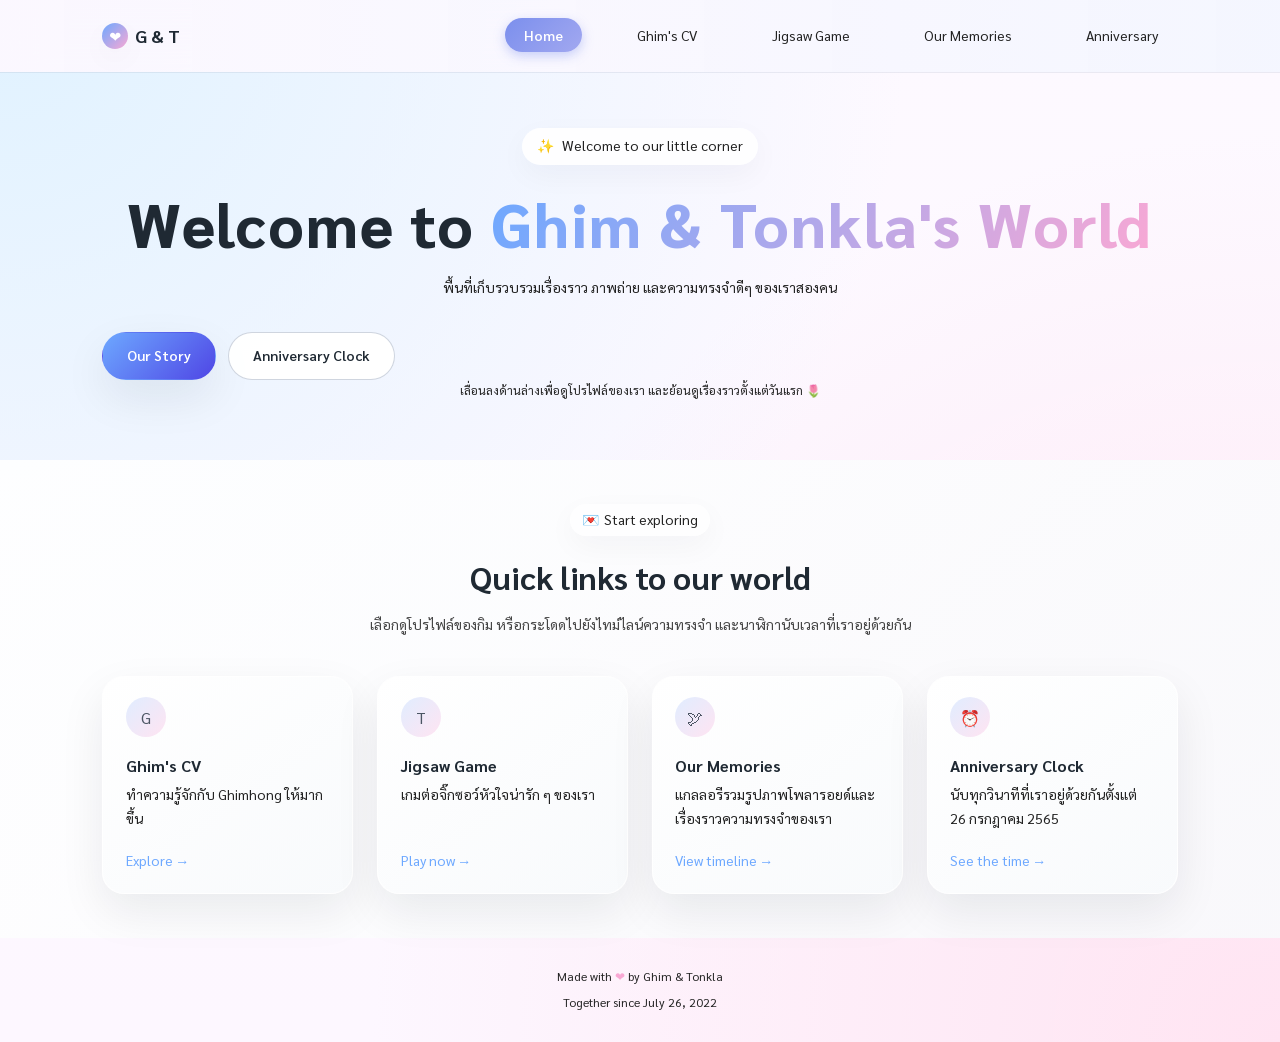
==== commit dd7ffb46: "fix: jigsaw puzzle seamless drop-zone, gallery grid, and responsive layout" ====
--- a/index.html
+++ b/index.html
@@ -12,7 +12,7 @@
     <title>Ghim &amp; Tonkla - Personal Website</title>
     <meta
       name="description"
-      content="A little pastel corner to celebrate the story of Ghim &amp; Tonkla."
+      content="เว็บไซต์บันทึกความทรงจำของกิมและต้นกล้า"
     />
 
     <!-- Google Fonts: Sarabun (primary Thai/Latin font) -->
@@ -23,8 +23,9 @@
       rel="stylesheet"
     />
 
-    <!-- Global stylesheet with pastel theme and layout utilities -->
-    <link rel="stylesheet" href="./style.css" />
+    <!-- Preload & main stylesheet for faster first paint -->
+    <link rel="preload" href="./css/style.css" as="style" />
+    <link rel="stylesheet" href="./css/style.css" />
   </head>
   <body>
     <!--
@@ -229,6 +230,6 @@
     </div>
 
     <!-- Shared navigation toggle script -->
-    <script src="script.js"></script>
+    <script src="script.js" defer></script>
   </body>
 </html>
--- a/css/style.css
+++ b/css/style.css
@@ -0,0 +1,1457 @@
+.piece, .jigsaw-piece {
+  border: none !important;
+  margin: 0 !important;
+  padding: 0 !important;
+}
+/* Jigsaw puzzle board grid (force 3x3, 300x300px) */
+.puzzle-board, .jigsaw-board {
+  display: grid !important;
+  grid-template-columns: repeat(3, 1fr) !important;
+  width: 300px;
+  height: 300px;
+  gap: 0;
+  margin: 0 auto;
+}
+
+.drop-zone, .jigsaw-cell {
+  width: 100px;
+  height: 100px;
+  border: 2px dashed #ffc0cb;
+  box-sizing: border-box;
+  position: relative;
+  background: #fff;
+  transition: background 0.2s, border-color 0.2s;
+}
+
+.drop-zone.drag-over, .jigsaw-cell.jigsaw-cell--over {
+  background: #e1ecff;
+  border-color: #6da8ff;
+}
+
+.drop-zone .piece, .jigsaw-cell .jigsaw-piece {
+  width: 100% !important;
+  height: 100% !important;
+  position: absolute;
+  top: 0;
+  left: 0;
+  margin: 0 !important;
+  border: none !important;
+  border-radius: 0 !important;
+}
+/*
+  Global Styles for "Ghim & Tonkla's World"
+  - Mobile‑first, semantic, and lightweight
+  - Pastel blue / pink theme with soft shadows & rounded corners
+  - Designed for use across all 5 pages in the project
+
+  NOTE: In HTML, load Google Font "Sarabun" via <link> in <head> for best performance.
+*/
+
+/* ==========================
+   1. CSS Custom Properties
+   ========================== */
+:root {
+  /* Brand palette - pastel, romantic */
+  --color-bg: #fdf8ff; /* very light pink/blue blend */
+  --color-surface: #ffffff;
+  --color-surface-soft: #f7f4ff;
+  --color-primary: #6da8ff; /* pastel blue */
+  --color-primary-soft: #e1ecff;
+  --color-secondary: #f9a8d4; /* pastel pink */
+  --color-secondary-soft: #ffe4f2;
+
+  --color-accent: #7dd3fc; /* light cyan accent */
+  --color-text: #1f2933; /* dark slate */
+  --color-text-soft: #222222; /* stronger contrast for pastel backgrounds */
+  --color-border-subtle: rgba(148, 163, 184, 0.28);
+
+  --gradient-hero: radial-gradient(circle at top left, #e0f2ff 0, transparent 55%),
+                   radial-gradient(circle at bottom right, #ffe4f2 0, transparent 55%),
+                   linear-gradient(180deg, #fdf9ff 0%, #fdf7ff 100%);
+
+  --gradient-pill: linear-gradient(135deg, #6da8ff, #f9a8d4);
+
+  --shadow-soft: 0 18px 45px rgba(15, 23, 42, 0.08);
+  --shadow-subtle: 0 10px 30px rgba(15, 23, 42, 0.04);
+
+  --radius-lg: 22px;
+  --radius-md: 16px;
+  --radius-pill: 999px;
+
+  --header-height: 72px;
+
+  --transition-fast: 150ms ease-out;
+  --transition-med: 220ms cubic-bezier(0.22, 0.61, 0.36, 1);
+
+  --container-max: 1120px;
+  --container-padding-x: 1.4rem;
+
+  /* Typography scale */
+  --font-family-base: "Sarabun", system-ui, -apple-system, BlinkMacSystemFont, "Segoe UI", sans-serif;
+  --font-size-xs: 0.75rem;
+  --font-size-sm: 0.875rem;
+  --font-size-base: 1rem;
+  --font-size-lg: 1.125rem;
+  --font-size-xl: 1.5rem;
+  --font-size-2xl: 2rem;
+  --font-size-3xl: clamp(2.2rem, 4vw, 3.2rem);
+  --font-size-4xl: clamp(2.8rem, 6vw, 3.8rem);
+}
+
+/* ==========================
+   2. Modern CSS Reset
+   ========================== */
+*, *::before, *::after {
+  box-sizing: border-box;
+}
+
+* {
+  margin: 0;
+  padding: 0;
+}
+
+html {
+  font-size: 100%;
+  -webkit-text-size-adjust: 100%;
+  scroll-behavior: smooth;
+}
+
+body {
+  min-height: 100vh;
+  font-family: var(--font-family-base);
+  font-size: var(--font-size-base);
+  line-height: 1.7;
+  color: var(--color-text);
+  background: var(--gradient-hero);
+  text-rendering: optimizeLegibility;
+}
+
+img, picture, video, canvas, svg {
+  display: block;
+  max-width: 100%;
+}
+
+input, button, textarea, select {
+  font: inherit;
+}
+
+button {
+  border: none;
+  background: none;
+  cursor: pointer;
+}
+
+a {
+  color: inherit;
+  text-decoration: none;
+}
+
+a:hover {
+  text-decoration: none;
+}
+
+ul, ol {
+  list-style: none;
+}
+
+/* Improve focus outline for accessibility */
+:focus-visible {
+  outline: 2px solid var(--color-primary);
+  outline-offset: 3px;
+}
+
+/* ==========================
+   3. Layout Utilities
+   ========================== */
+
+/* Page wrapper ensures content never touches viewport edges on mobile */
+.page-wrapper {
+  min-height: 100vh;
+  display: flex;
+  flex-direction: column;
+}
+
+.main {
+  flex: 1 0 auto;
+}
+
+/* Reusable responsive container */
+.container {
+  width: 100%;
+  max-width: var(--container-max);
+  margin-inline: auto;
+  padding-inline: var(--container-padding-x);
+}
+
+.section {
+  padding-block: 2.75rem;
+}
+
+.section--hero {
+  padding-top: 3.5rem;
+  padding-bottom: 3.75rem;
+}
+
+.section--subtle {
+  background: linear-gradient(135deg, rgba(255, 255, 255, 0.9), rgba(248, 250, 252, 0.9));
+}
+
+.section-heading {
+  text-align: center;
+  margin-bottom: 2rem;
+}
+
+.section-heading__eyebrow {
+  display: inline-flex;
+  align-items: center;
+  gap: 0.35rem;
+  font-size: var(--font-size-sm);
+  color: var(--color-text-soft);
+  padding: 0.25rem 0.75rem;
+  border-radius: var(--radius-pill);
+  background: rgba(255, 255, 255, 0.8);
+  box-shadow: var(--shadow-subtle);
+}
+
+.section-heading__title {
+  font-size: var(--font-size-2xl);
+  font-weight: 700;
+  margin-top: 0.9rem;
+}
+
+.section-heading__subtitle {
+  margin-top: 0.5rem;
+  color: var(--color-text-soft);
+  font-size: var(--font-size-sm);
+}
+
+/* Flexbox helpers (used where semantic layout already defined) */
+.flex {
+  display: flex;
+}
+
+.flex-center {
+  display: flex;
+  justify-content: center;
+  align-items: center;
+}
+
+.flex-between {
+  display: flex;
+  justify-content: space-between;
+  align-items: center;
+}
+
+.flex-col {
+  display: flex;
+  flex-direction: column;
+}
+
+.gap-xs { gap: 0.4rem; }
+.gap-sm { gap: 0.75rem; }
+.gap-md { gap: 1.25rem; }
+.gap-lg { gap: 1.75rem; }
+
+/* Grid helpers (for semantic sections using CSS Grid) */
+.grid {
+  display: grid;
+}
+
+.grid-auto-fit {
+  display: grid;
+  grid-template-columns: repeat(auto-fit, minmax(240px, 1fr));
+  gap: 1.25rem;
+}
+
+/* ==========================
+   4. Global Components
+   ========================== */
+
+/* ---- 4.1 Top Navigation ---- */
+.site-header {
+  position: sticky;
+  top: 0;
+  z-index: 40;
+  backdrop-filter: blur(16px);
+  background: linear-gradient(90deg, rgba(253, 248, 255, 0.92), rgba(244, 246, 255, 0.96));
+  box-shadow: 0 1px 0 rgba(148, 163, 184, 0.18);
+}
+
+.navbar {
+  height: var(--header-height);
+  display: flex;
+  align-items: center;
+  justify-content: space-between;
+}
+
+.navbar__brand {
+  display: inline-flex;
+  align-items: center;
+  gap: 0.4rem;
+  font-weight: 700;
+  font-size: var(--font-size-lg);
+  white-space: nowrap; /* Prevent logo text from wrapping on narrow screens */
+}
+
+.navbar__brand-icon {
+  width: 26px;
+  height: 26px;
+  border-radius: 999px;
+  background: var(--gradient-pill);
+  display: inline-flex;
+  align-items: center;
+  justify-content: center;
+  color: #ffffff;
+  font-size: 0.9rem;
+  box-shadow: var(--shadow-subtle);
+}
+
+.navbar__links {
+  display: flex;
+  align-items: center;
+  gap: 0.75rem;
+  font-size: var(--font-size-sm);
+}
+
+/* Hamburger toggle button (shown only on small screens) */
+.navbar-toggle {
+  display: none;
+  border: none;
+  background: none;
+  cursor: pointer;
+  padding: 0;
+}
+
+.navbar-toggle__icon {
+  display: inline-flex;
+  flex-direction: column;
+  justify-content: center;
+  align-items: center;
+  width: 36px;
+  height: 36px;
+  border-radius: 999px;
+  background: #ffffff;
+  box-shadow: var(--shadow-subtle);
+}
+
+.navbar-toggle__icon span {
+  display: block;
+  width: 18px;
+  height: 2px;
+  border-radius: 999px;
+  background-color: #4b5563;
+  margin: 2px 0;
+}
+
+/* Base menu link styling */
+.navbar__link {
+  position: relative;
+  padding: 0.5rem 1.2rem;
+  border-radius: 25px;
+  color: var(--color-text-soft);
+  transition: all 0.3s ease;
+}
+
+/* Active page pill (by class or aria-current) */
+.navbar__links a[aria-current="page"],
+.navbar__link--active {
+  background: linear-gradient(135deg, #7b8fed, #a2a8f0);
+  color: #ffffff !important;
+  font-weight: 600;
+  box-shadow: 0 4px 12px rgba(123, 143, 237, 0.4);
+}
+
+/* Hover effect for non-active links */
+.navbar__links a:hover:not([aria-current="page"]) {
+  background: rgba(123, 143, 237, 0.1);
+  color: var(--color-text);
+}
+
+/* Mobile nav: stack links if needed */
+@media (max-width: 640px) {
+  .navbar {
+    gap: 0.75rem;
+    align-items: center;
+  }
+
+  .navbar__links {
+    flex-wrap: wrap;
+    justify-content: flex-end;
+  }
+}
+
+/* ---- 4.2 Buttons ---- */
+.btn {
+  display: inline-flex;
+  align-items: center;
+  justify-content: center;
+  gap: 0.4rem;
+  padding: 0.7rem 1.5rem;
+  border-radius: var(--radius-pill);
+  font-size: var(--font-size-sm);
+  font-weight: 600;
+  border: 1px solid transparent;
+  cursor: pointer;
+  min-height: 48px; /* Comfortable touch target on mobile */
+  transition: transform var(--transition-med),
+              box-shadow var(--transition-med),
+              background-color var(--transition-med),
+              color var(--transition-med),
+              border-color var(--transition-med);
+}
+
+.btn--primary {
+  background: linear-gradient(135deg, #6da8ff, #4f46e5);
+  color: #ffffff;
+  box-shadow: var(--shadow-soft);
+}
+
+.btn--primary:hover {
+  transform: translateY(-1px);
+  box-shadow: 0 22px 55px rgba(15, 23, 42, 0.14);
+}
+
+.btn--ghost {
+  background: rgba(255, 255, 255, 0.95);
+  color: var(--color-text);
+  border-color: rgba(148, 163, 184, 0.45);
+}
+
+.btn--ghost:hover {
+  background: #ffffff;
+  border-color: rgba(129, 140, 248, 0.7);
+  box-shadow: var(--shadow-subtle);
+}
+
+.btn--icon-circle {
+  width: 40px;
+  height: 40px;
+  padding: 0;
+  border-radius: 999px;
+}
+
+/* ---- 4.3 Hero: typography & special treatments ---- */
+.hero {
+  text-align: center;
+}
+
+.hero__badge-wrapper {
+  display: flex;
+  justify-content: center;
+  margin-bottom: 1.3rem;
+}
+
+.hero__badge {
+  display: inline-flex;
+  align-items: center;
+  gap: 0.45rem;
+  padding: 0.4rem 0.95rem;
+  border-radius: var(--radius-pill);
+  background: rgba(255, 255, 255, 0.92);
+  color: var(--color-text-soft);
+  box-shadow: var(--shadow-subtle);
+  font-size: var(--font-size-sm);
+}
+
+.hero__title {
+  font-size: var(--font-size-4xl);
+  letter-spacing: 0.03em;
+  font-weight: 800;
+  line-height: 1.25;
+}
+
+.hero__highlight {
+  background: linear-gradient(120deg, #6da8ff, #f9a8d4);
+  -webkit-background-clip: text;
+  background-clip: text;
+  color: transparent;
+}
+
+.hero__subtitle {
+  margin-top: 0.9rem;
+  font-size: var(--font-size-sm);
+  color: var(--color-text-soft);
+  max-width: 32rem;
+  margin-inline: auto;
+}
+
+.hero__actions {
+  margin-top: 2rem;
+  display: flex;
+  flex-direction: column;
+  gap: 0.75rem;
+  align-items: center;
+}
+
+.hero__actions-subtext {
+  font-size: var(--font-size-xs);
+  color: var(--color-text-soft);
+}
+
+@media (min-width: 640px) {
+  .hero__actions {
+    flex-direction: row;
+  }
+}
+
+/* ---- 4.4 Feature cards on home & shared card style ---- */
+.card-grid {
+  margin-top: 2.5rem;
+  display: grid;
+  grid-template-columns: repeat(auto-fit, minmax(230px, 1fr));
+  gap: 1.5rem;
+}
+
+.card {
+  position: relative;
+  display: flex;
+  flex-direction: column;
+  justify-content: space-between;
+  padding: 1.25rem 1.4rem;
+  border-radius: var(--radius-lg);
+  background: linear-gradient(145deg, rgba(255, 255, 255, 0.98), rgba(248, 250, 252, 0.98));
+  box-shadow: var(--shadow-soft);
+  border: 1px solid rgba(255, 255, 255, 0.9);
+  transition: transform var(--transition-med), box-shadow var(--transition-med), border-color var(--transition-med);
+}
+
+.card:hover {
+  transform: translateY(-3px);
+  box-shadow: 0 24px 55px rgba(15, 23, 42, 0.12);
+  border-color: rgba(129, 140, 248, 0.5);
+}
+
+.card__icon-circle {
+  width: 40px;
+  height: 40px;
+  border-radius: 999px;
+  display: inline-flex;
+  align-items: center;
+  justify-content: center;
+  background: linear-gradient(135deg, #e0edff, #ffe4f2);
+  color: #4b5563;
+  margin-bottom: 0.9rem;
+}
+
+.card__title {
+  font-weight: 700;
+  font-size: var(--font-size-base);
+}
+
+.card__subtitle {
+  margin-top: 0.25rem;
+  font-size: var(--font-size-sm);
+  color: var(--color-text-soft);
+}
+
+.card__link-arrow {
+  margin-top: 1.15rem;
+  font-size: var(--font-size-sm);
+  color: var(--color-primary);
+}
+
+/* ---- 4.7 Polaroid memory gallery (memories page) ---- */
+.polaroid-grid {
+  margin-top: 2.5rem;
+  display: grid;
+  grid-template-columns: 1fr;
+  gap: 1.5rem;
+}
+
+@media (min-width: 768px) and (max-width: 1023px) {
+  .polaroid-grid {
+    grid-template-columns: repeat(2, 1fr) !important;
+    gap: 1.5rem;
+  }
+}
+
+@media (min-width: 1024px) {
+  .polaroid-grid {
+    grid-template-columns: repeat(4, 1fr) !important;
+    gap: 1.5rem;
+  }
+}
+
+.polaroid-card {
+  position: relative;
+  display: flex;
+  flex-direction: column;
+  align-items: center;
+  background-color: #ffffff;
+  padding: 12px 12px 30px 12px;
+  border-radius: 10px;
+  box-shadow: 0 4px 8px rgba(0, 0, 0, 0.1);
+  transform-origin: center center;
+  transition: all 0.4s cubic-bezier(0.175, 0.885, 0.32, 1.275);
+  cursor: pointer;
+}
+
+.polaroid-card__frame {
+  margin: 0;
+  width: 100%;
+}
+
+.polaroid-card__image {
+  display: block;
+  width: 100%;
+  height: 250px;
+  border-radius: 4px;
+  object-fit: cover !important;
+}
+
+.polaroid-card__caption {
+  margin-top: 15px;
+  font-size: 0.9rem;
+  text-align: center;
+  color: var(--color-text);
+}
+
+.polaroid-card:nth-child(odd) {
+  transform: rotate(-3deg);
+}
+
+.polaroid-card:nth-child(even) {
+  transform: rotate(3deg);
+}
+
+.polaroid-card:hover {
+  transform: translateY(-10px) scale(1.05) rotate(0deg);
+  box-shadow: 0 15px 30px rgba(0, 0, 0, 0.15);
+  z-index: 2;
+}
+
+@media (min-width: 768px) {
+  .polaroid-grid {
+    gap: 2rem;
+  }
+}
+
+.cv-section-card {
+  padding: 2rem;
+  border-radius: 16px;
+  background: rgba(255, 255, 255, 0.9);
+  box-shadow: 0 10px 30px rgba(0, 0, 0, 0.08);
+  margin-bottom: 1.5rem;
+}
+
+.cv-section-card__title {
+  font-weight: 700;
+  font-size: var(--font-size-base);
+  display: flex;
+  align-items: center;
+  gap: 0.55rem;
+  margin-bottom: 0.9rem;
+}
+
+.cv-section-card__title h2 {
+  background: linear-gradient(120deg, #6da8ff, #f78fb3);
+  -webkit-background-clip: text;
+  background-clip: text;
+  color: transparent;
+}
+
+.cv-section-card__title::after {
+  content: "";
+  display: block;
+  height: 2px;
+  margin-top: 0.4rem;
+  border-radius: 999px;
+  background: linear-gradient(90deg, rgba(109, 168, 255, 0.65), rgba(249, 168, 212, 0.85));
+}
+
+.cv-section-card__title-icon {
+  width: 26px;
+  height: 26px;
+  border-radius: 999px;
+  display: inline-flex;
+  align-items: center;
+  justify-content: center;
+  background: linear-gradient(135deg, #e0edff, #ffe4f2);
+  font-size: 0.85rem;
+}
+
+.cv-section-card__item-title {
+  font-weight: 600;
+  font-size: var(--font-size-sm);
+}
+
+.cv-section-card__item-meta {
+  font-size: var(--font-size-xs);
+  margin-top: 0.15rem;
+  color: var(--color-text-soft);
+}
+
+.cv-section-card__item-body {
+  margin-top: 0.5rem;
+  font-size: var(--font-size-sm);
+  line-height: 1.8;
+}
+
+.highlight {
+  font-weight: 700;
+  color: #d87093;
+}
+
+.cv-layout__main strong {
+  font-weight: 700;
+  color: #d87093;
+}
+
+@media (min-width: 768px) {
+  .cv-layout {
+    display: grid;
+    grid-template-columns: minmax(0, 0.9fr) minmax(0, 1.6fr);
+    align-items: flex-start;
+    gap: 2.5rem;
+  }
+}
+
+/* CV layout helpers */
+.cv-layout__sidebar {
+  margin-bottom: 1.75rem;
+  display: flex;
+  justify-content: center;
+}
+
+.cv-profile-card {
+  display: flex;
+  flex-direction: column;
+  align-items: center;
+  text-align: center;
+  background: rgba(255, 255, 255, 0.85);
+  backdrop-filter: blur(10px);
+  border-radius: 24px;
+  padding: 2.5rem;
+  box-shadow: 0 15px 35px rgba(0, 0, 0, 0.05);
+  border: 1px solid rgba(255, 255, 255, 0.7);
+  transition: transform 0.2s ease-out, box-shadow 0.2s ease-out;
+}
+
+.cv-profile-card:hover {
+  transform: translateY(-5px);
+  box-shadow: 0 20px 45px rgba(0, 0, 0, 0.08);
+}
+
+.profile-img-circle {
+  width: 180px;
+  height: 180px;
+  border-radius: 50%;
+  object-fit: cover;
+  border: 6px solid #ffffff;
+  box-shadow: 0 0 25px rgba(255, 182, 193, 0.7);
+  margin: 0 auto 0.9rem;
+}
+
+.cv-profile-card__name {
+  font-weight: 700;
+  font-size: var(--font-size-lg);
+}
+
+.cv-profile-card__name-en {
+  margin-top: 0.15rem;
+  font-size: var(--font-size-xs);
+  text-transform: uppercase;
+  letter-spacing: 2px;
+  color: #6b4f7a;
+}
+
+.cv-profile-card__role {
+  margin-top: 0.35rem;
+  font-size: var(--font-size-sm);
+  color: var(--color-text-soft);
+}
+
+.cv-profile-card__meta {
+  margin-top: 1rem;
+  display: grid;
+  gap: 0.45rem;
+}
+
+.cv-profile-card__meta dt {
+  font-size: var(--font-size-xs);
+  color: var(--color-text-soft);
+}
+
+.cv-profile-card__meta dd {
+  font-size: var(--font-size-sm);
+}
+
+.tag-list {
+  display: flex;
+  flex-wrap: wrap;
+  gap: 0.45rem;
+  justify-content: center;
+}
+
+.tag {
+  padding: 0.25rem 0.75rem;
+  border-radius: 999px;
+  font-size: var(--font-size-xs);
+  font-weight: 600;
+  background: rgba(255, 255, 255, 0.85);
+  border: 1px solid rgba(249, 168, 212, 0.7);
+  color: #d87093;
+  box-shadow: var(--shadow-subtle);
+  transition: transform 160ms ease-out,
+              box-shadow 160ms ease-out,
+              background-color 160ms ease-out,
+              color 160ms ease-out,
+              border-color 160ms ease-out;
+}
+
+.tag--blue {
+  color: #5b8df5;
+}
+
+.tag--pink {
+  color: #d87093;
+}
+
+.tag:hover {
+  background: linear-gradient(135deg, #6da8ff, #f9a8d4);
+  color: #ffffff;
+  border-color: transparent;
+  transform: translateY(-3px);
+  box-shadow: 0 18px 36px rgba(15, 23, 42, 0.22);
+}
+
+.info-card {
+  background: rgba(255, 255, 255, 0.85);
+  backdrop-filter: blur(10px);
+  border-radius: 24px;
+  padding: 2.5rem;
+  box-shadow: 0 15px 35px rgba(0, 0, 0, 0.05);
+  border: 1px solid rgba(255, 255, 255, 0.7);
+  transition: transform 0.2s ease-out,
+              box-shadow 0.2s ease-out,
+              border-color 0.2s ease-out;
+  margin-bottom: 1.5rem;
+}
+
+.info-card:hover {
+  transform: translateY(-5px);
+  box-shadow: 0 22px 55px rgba(244, 114, 182, 0.25);
+  border-color: rgba(249, 168, 212, 0.9);
+}
+
+.info-card .cv-section-card {
+  padding: 0;
+  border-radius: 0;
+  background: transparent;
+  box-shadow: none;
+  margin-bottom: 0;
+}
+
+/* ==========================
+   Mobile-specific refinements
+   ========================== */
+@media (max-width: 768px) {
+  /* Relaxed horizontal padding & vertical rhythm on small screens */
+  .container {
+    padding-inline: 1.5rem;
+  }
+
+  .section {
+    padding-block: 2.25rem;
+  }
+
+  /* Slightly smaller headings so they don't feel cramped */
+  .hero__title {
+    font-size: var(--font-size-3xl);
+  }
+
+  .section-heading__title {
+    font-size: 1.6rem;
+  }
+
+  /* Single-column grids for comfortable stacking */
+  .card-grid {
+    grid-template-columns: 1fr;
+    gap: 1.5rem;
+  }
+
+  .polaroid-grid {
+    grid-template-columns: 1fr;
+    gap: 1.5rem;
+  }
+
+  .anniversary-grid {
+    grid-template-columns: 1fr;
+    max-width: 420px;
+    margin-inline: auto;
+  }
+
+  /* ให้ header เป็นจุดอ้างอิงของเมนูที่ตกลงมา */
+  .site-header {
+    position: relative !important;
+  }
+
+  /* Header/Navbar overrides on mobile - force full-width with !important */
+  .site-header {
+    padding: 0 !important;
+    width: 100% !important;
+  }
+
+  .site-header .container,
+  .site-header .navbar,
+  .navbar {
+    width: 100% !important;
+    max-width: 100% !important;
+    margin: 0 !important;
+    /* Side padding like a mobile app: logo & hamburger near edges but not touching */
+    padding: 1rem 1.5rem !important;
+    box-sizing: border-box !important;
+    display: flex !important;
+    justify-content: space-between !important;
+    align-items: center !important;
+  }
+
+  .navbar__links {
+    display: none;
+  }
+
+  .navbar__link {
+    font-size: 0.8rem;
+    padding: 0.3rem 0.6rem;
+  }
+
+  /* Show hamburger button on small screens */
+  .navbar-toggle {
+    display: block !important;
+    margin-left: auto !important; /* push button to the far right */
+    margin-right: 0 !important;
+    padding: 0.5rem !important; /* compact but still easy to tap */
+    z-index: 100 !important; /* keep above overlapping elements */
+  }
+
+  /* เมื่อกดปุ่มแล้วมีคลาส is-open โผล่มา ให้แสดงเมนูแบบ floating card ด้านล่าง header */
+  .navbar__links.is-open {
+    display: flex !important;
+    flex-direction: column !important;
+    position: absolute !important;
+    top: 100% !important;
+    /* เปลี่ยนจาก width 100% เป็นเว้นระยะซ้าย-ขวาเล็กน้อย */
+    left: 1rem !important;
+    right: 1rem !important;
+    width: auto !important;
+    margin-top: 0.5rem !important; /* เว้นระยะจากแถบ Navbar ด้านบน */
+    background: rgba(255, 255, 255, 0.95) !important;
+    backdrop-filter: blur(15px) !important;
+    box-shadow: 0 15px 30px rgba(0,0,0,0.15) !important;
+    padding: 1.5rem 0 !important;
+    align-items: center !important;
+    z-index: 99 !important;
+    border-radius: 20px !important; /* โค้งมนทั้ง 4 มุมให้ดูเป็นกล่องลอยตัว */
+  }
+
+  /* เพิ่มระยะห่างระหว่างแต่ละปุ่มในเมนูที่เปิดออก */
+  .navbar__links.is-open li {
+    margin: 0.3rem 0 !important; /* ลดระยะห่างระหว่างแต่ละปุ่ม */
+    width: 100% !important;
+    text-align: center !important;
+  }
+
+  /* ปรับขนาดปุ่มแคปซูลให้จิ้มง่ายขึ้นบนมือถือ */
+  .navbar__links.is-open a {
+    display: inline-block !important;
+    width: 55% !important; /* ให้แคปซูลเพรียวลงเล็กน้อย */
+    padding: 0.6rem 1rem !important; /* ลดความอ้วนของปุ่ม */
+    font-size: 1rem !important; /* ขนาดฟอนต์กำลังพอดี */
+  }
+}
+
+  /* สำหรับหน้าจอ Desktop (ใหญ่กว่า 768px) */
+  @media (min-width: 769px) {
+    /* ซ่อนปุ่มแฮมเบอร์เกอร์ */
+    .navbar-toggle {
+      display: none !important;
+    }
+
+    /* บังคับเอาเมนูแนวนอนกลับมาโชว์ */
+    .navbar__links {
+      display: flex !important;
+      flex-direction: row !important;
+      position: static !important; /* ยกเลิกการลอยของมือถือ */
+      background: transparent !important;
+      box-shadow: none !important;
+      width: auto !important;
+      padding: 0 !important;
+    }
+
+    /* จัดระยะห่างเมนูแนวนอน */
+    .navbar__links li {
+      margin: 0 0 0 1.5rem !important;
+    }
+  }
+
+/* ---- 4.7 Timeline layout (memories page) ---- */
+
+.timeline {
+  position: relative;
+  margin-top: 2.5rem;
+  padding-left: 1rem;
+}
+
+.timeline::before {
+  content: "";
+  position: absolute;
+  left: 1.1rem;
+  top: 0.1rem;
+  bottom: 0.1rem;
+  width: 2px;
+  background: linear-gradient(to bottom, rgba(147, 197, 253, 0.3), rgba(244, 114, 182, 0.4));
+}
+
+.timeline-item {
+  position: relative;
+  margin-bottom: 2.4rem;
+}
+
+.timeline-item__dot {
+  position: absolute;
+  left: -0.1rem;
+  top: 0.4rem;
+  width: 18px;
+  height: 18px;
+  border-radius: 999px;
+  background: #ffffff;
+  border: 2px solid #93c5fd;
+  box-shadow: 0 0 0 5px rgba(147, 197, 253, 0.18);
+}
+
+.timeline-item__card {
+  margin-left: 2.4rem;
+  max-width: 460px;
+  padding: 1.15rem 1.25rem;
+  border-radius: var(--radius-md);
+  background: var(--color-surface);
+  box-shadow: var(--shadow-soft);
+  border: 1px solid rgba(255, 255, 255, 0.9);
+}
+
+.timeline-item__label {
+  display: inline-flex;
+  padding: 0.15rem 0.6rem;
+  border-radius: var(--radius-pill);
+  background: var(--color-primary-soft);
+  font-size: var(--font-size-xs);
+  color: var(--color-text-soft);
+  margin-bottom: 0.3rem;
+}
+
+.timeline-item__title {
+  font-weight: 700;
+  margin-bottom: 0.2rem;
+}
+
+.timeline-item__body {
+  font-size: var(--font-size-sm);
+  color: var(--color-text-soft);
+}
+
+@media (min-width: 768px) {
+  .timeline {
+    padding-left: 0;
+    margin-inline: auto;
+    max-width: 700px;
+  }
+
+  .timeline::before {
+    left: 50%;
+    transform: translateX(-50%);
+  }
+
+  .timeline-item {
+    display: grid;
+    grid-template-columns: repeat(2, minmax(0, 1fr));
+    align-items: flex-start;
+  }
+
+  .timeline-item:nth-child(odd) .timeline-item__card {
+    grid-column: 1 / 2;
+    justify-self: flex-end;
+  }
+
+  .timeline-item:nth-child(even) .timeline-item__card {
+    grid-column: 2 / 3;
+    justify-self: flex-start;
+  }
+
+  .timeline-item__dot {
+    left: 50%;
+    transform: translate(-50%, 0);
+  }
+
+  .timeline-item__card {
+    margin-left: 0;
+  }
+}
+
+/* ---- 4.8 Anniversary counter layout ---- */
+
+.anniversary {
+  text-align: center;
+}
+
+.anniversary__badge {
+  display: inline-flex;
+  align-items: center;
+  justify-content: center;
+  width: 60px;
+  height: 60px;
+  border-radius: 999px;
+  margin-bottom: 1.1rem;
+  background: var(--gradient-pill);
+  color: #ffffff;
+  box-shadow: var(--shadow-soft);
+}
+
+.anniversary__title {
+  font-size: var(--font-size-3xl);
+  font-weight: 800;
+}
+
+.anniversary__subtitle {
+  margin-top: 0.4rem;
+  font-size: var(--font-size-sm);
+  color: var(--color-text-soft);
+}
+
+.anniversary-grid {
+  margin-top: 2.5rem;
+  display: grid;
+  grid-template-columns: repeat(2, minmax(0, 1fr));
+  gap: 0.9rem;
+  justify-items: center;
+}
+
+.anniversary-pill {
+  width: 100%;
+  max-width: 150px;
+  padding: 1rem 0.2rem;
+  border-radius: 18px;
+  background: #ffffff;
+  box-shadow: var(--shadow-soft);
+  display: flex;
+  flex-direction: column;
+  align-items: center;
+  gap: 0.2rem;
+}
+
+.anniversary-pill__value {
+  font-size: 1.6rem;
+  font-weight: 700;
+}
+
+.anniversary-pill__label {
+  font-size: var(--font-size-xs);
+  letter-spacing: 0.08em;
+  text-transform: uppercase;
+  color: var(--color-text-soft);
+}
+
+@media (min-width: 768px) {
+  .anniversary-grid {
+    max-width: 680px;
+    margin-inline: auto;
+    grid-template-columns: repeat(4, minmax(0, 1fr));
+    gap: 1.2rem;
+  }
+
+  .anniversary-pill {
+    padding-block: 1.4rem;
+    border-radius: 20px;
+  }
+
+  .anniversary-pill__value {
+    font-size: 2rem;
+  }
+}
+
+/* ---- 4.9 Footer ---- */
+.site-footer {
+  padding-block: 1.75rem 1.85rem;
+  font-size: var(--font-size-xs);
+  color: var(--color-text-soft);
+}
+
+.site-footer__inner {
+  text-align: center;
+  display: flex;
+  flex-direction: column;
+  gap: 0.35rem;
+  align-items: center;
+  justify-content: center;
+}
+
+.site-footer__heart {
+  color: var(--color-secondary);
+}
+
+/* ==========================
+   5. Utilities & States
+   ========================== */
+
+.text-center { text-align: center; }
+.text-soft { color: var(--color-text-soft); }
+
+.mt-xs { margin-top: 0.5rem; }
+.mt-sm { margin-top: 0.9rem; }
+.mt-md { margin-top: 1.4rem; }
+.mt-lg { margin-top: 2.1rem; }
+
+.hidden { display: none !important; }
+
+/* Soft fade / slide used for Intersection Observer (memories page)
+   - Progressive enhancement: elements are fully visible by default
+   - When JavaScript is enabled, we add a .js class to <body>
+     and then animate .fade-in-up elements into view. */
+.fade-in-up {
+  transition: opacity 320ms cubic-bezier(0.22, 0.61, 0.36, 1),
+              transform 320ms cubic-bezier(0.22, 0.61, 0.36, 1);
+}
+
+body.js .fade-in-up {
+  opacity: 0;
+  transform: translateY(18px);
+}
+
+body.js .fade-in-up.is-visible {
+  opacity: 1;
+  transform: translateY(0);
+}
+
+/* Respect reduced motion preference */
+@media (prefers-reduced-motion: reduce) {
+  * {
+    scroll-behavior: auto !important;
+    animation-duration: 0.001ms !important;
+    animation-iteration-count: 1 !important;
+    transition-duration: 0.001ms !important;
+  }
+}
+
+/* ==========================
+   6. Jigsaw Game Layout
+   ========================== */
+
+.jigsaw-layout {
+  display: flex;
+  flex-direction: column;
+  gap: 1.75rem;
+}
+
+@media (min-width: 768px) {
+  .jigsaw-layout {
+    flex-direction: row;
+    align-items: flex-start;
+  }
+}
+
+.jigsaw-panel {
+  flex: 1 1 0;
+  padding: 1.6rem 1.5rem;
+  border-radius: var(--radius-lg);
+  background: var(--color-surface);
+  box-shadow: var(--shadow-soft);
+}
+
+.jigsaw-panel--pieces {
+  background: linear-gradient(145deg, var(--color-secondary-soft), #ffffff);
+}
+
+.jigsaw-panel--board {
+  background: linear-gradient(145deg, var(--color-primary-soft), #ffffff);
+}
+
+.jigsaw-panel__header {
+  margin-bottom: 1.1rem;
+}
+
+.jigsaw-panel__title {
+  font-size: var(--font-size-lg);
+  font-weight: 700;
+  color: #1a1a1a !important;
+}
+
+.jigsaw-panel__subtitle {
+  margin-top: 0.3rem;
+  font-size: var(--font-size-sm);
+  color: #1a1a1a !important;
+}
+
+.jigsaw-pieces {
+  display: flex;
+  flex-wrap: wrap;
+  gap: 0.75rem;
+  min-height: 170px;
+  align-content: flex-start;
+  content-visibility: auto;
+  contain-intrinsic-size: 300px;
+}
+
+.jigsaw-piece {
+  /* width/height set inline by JS */
+  border-radius: 8px;
+  border: 1px solid #eee;
+  display: block;
+  cursor: grab;
+  box-shadow: 0 2px 8px rgba(0,0,0,0.06);
+  margin: 4px;
+  background-color: #fff;
+  user-select: none;
+  transition: box-shadow 0.2s;
+}
+
+
+
+.jigsaw-piece:active {
+  box-shadow: 0 4px 16px rgba(0,0,0,0.12);
+  cursor: grabbing;
+}
+
+
+
+.jigsaw-board {
+    position: relative;
+  }
+  margin-top: 0.4rem;
+  display: grid;
+  grid-template-columns: repeat(3, minmax(0, 1fr));
+  gap: 0;
+  max-width: 320px;
+  margin-inline: auto;
+  content-visibility: auto;
+  contain-intrinsic-size: 300px;
+}
+
+.jigsaw-cell {
+    position: relative;
+    overflow: hidden;
+  min-height: 0;
+  aspect-ratio: 1 / 1;
+  border-radius: 8px;
+  background: rgba(255, 255, 255, 0.75);
+  border: 2px dashed #ffb6c1;
+  padding: 0;
+  display: flex;
+  align-items: stretch;
+  justify-content: stretch;
+  overflow: hidden;
+  transition: background-color var(--transition-fast),
+              border-color var(--transition-fast),
+              box-shadow var(--transition-fast);
+}
+
+.jigsaw-cell--over {
+  background: var(--color-primary-soft);
+  border-color: var(--color-primary);
+  box-shadow: var(--shadow-subtle);
+}
+
+/* When a cell already has a piece, hide its border/background so all 9
+   slices join seamlessly into one image. */
+.jigsaw-cell--filled {
+  border: none;
+  background: none;
+  border-radius: 0;
+}
+
+/* When a piece is placed on the board, let it fill the cell and remove rounding/border
+   so that all 9 slices join seamlessly into one image. */
+.jigsaw-board .jigsaw-piece {
+  width: 100% !important;
+  height: 100% !important;
+  position: absolute;
+  top: 0;
+  left: 0;
+  margin: 0 !important;
+  border: none !important;
+  border-radius: 0 !important;
+}
+
+.jigsaw-success {
+  margin-top: 1.6rem;
+  text-align: center;
+  font-weight: 700;
+  font-size: var(--font-size-lg);
+  color: #1a1a1a !important;
+}
+
+.jigsaw-fallback {
+  margin-bottom: 1.4rem;
+  text-align: center;
+  font-size: var(--font-size-sm);
+  color: #1a1a1a !important;
+}
+
+/* Ensure game description text has strong, explicit contrast */
+.section-heading__subtitle {
+  color: #444444 !important;
+}
+
+/* ==========================
+   Jigsaw Modal Pop-up
+   ========================== */
+
+.modal-backdrop {
+  position: fixed;
+  top: 0;
+  left: 0;
+  width: 100vw;
+  height: 100vh;
+  background-color: rgba(0, 0, 0, 0.4);
+  z-index: 9999;
+  display: flex;
+  justify-content: center;
+  align-items: center;
+}
+
+.modal {
+  background-color: #ffffff;
+  padding: 2rem 3rem;
+  border-radius: 16px;
+  max-width: 380px;
+  width: calc(100% - 3rem);
+  box-shadow: 0 10px 25px rgba(0, 0, 0, 0.1);
+  text-align: center;
+}
+
+.modal__icon {
+  width: 52px;
+  height: 52px;
+  margin: 0 auto 0.9rem;
+  border-radius: 50%;
+  background: linear-gradient(135deg, #6da8ff, #f9a8d4);
+  display: flex;
+  align-items: center;
+  justify-content: center;
+  font-size: 1.6rem;
+  color: #ffffff;
+}
+
+.modal__title {
+  font-size: var(--font-size-lg);
+  font-weight: 700;
+  margin-bottom: 0.4rem;
+}
+
+.modal__message {
+  font-size: var(--font-size-sm);
+  color: #1a1a1a !important;
+  margin-bottom: 1.2rem;
+}
+
+.modal__actions .btn {
+  min-width: 120px;
+  justify-content: center;
+}
+
+.modal__actions .btn.btn--primary {
+  background: linear-gradient(135deg, #4f46e5, #312e81);
+  color: #ffffff !important;
+}
+
+.modal__actions .btn.btn--primary:hover {
+  filter: brightness(1.08);
+}
--- a/css/style.css
+++ b/css/style.css
@@ -0,0 +1,1457 @@
+.piece, .jigsaw-piece {
+  border: none !important;
+  margin: 0 !important;
+  padding: 0 !important;
+}
+/* Jigsaw puzzle board grid (force 3x3, 300x300px) */
+.puzzle-board, .jigsaw-board {
+  display: grid !important;
+  grid-template-columns: repeat(3, 1fr) !important;
+  width: 300px;
+  height: 300px;
+  gap: 0;
+  margin: 0 auto;
+}
+
+.drop-zone, .jigsaw-cell {
+  width: 100px;
+  height: 100px;
+  border: 2px dashed #ffc0cb;
+  box-sizing: border-box;
+  position: relative;
+  background: #fff;
+  transition: background 0.2s, border-color 0.2s;
+}
+
+.drop-zone.drag-over, .jigsaw-cell.jigsaw-cell--over {
+  background: #e1ecff;
+  border-color: #6da8ff;
+}
+
+.drop-zone .piece, .jigsaw-cell .jigsaw-piece {
+  width: 100% !important;
+  height: 100% !important;
+  position: absolute;
+  top: 0;
+  left: 0;
+  margin: 0 !important;
+  border: none !important;
+  border-radius: 0 !important;
+}
+/*
+  Global Styles for "Ghim & Tonkla's World"
+  - Mobile‑first, semantic, and lightweight
+  - Pastel blue / pink theme with soft shadows & rounded corners
+  - Designed for use across all 5 pages in the project
+
+  NOTE: In HTML, load Google Font "Sarabun" via <link> in <head> for best performance.
+*/
+
+/* ==========================
+   1. CSS Custom Properties
+   ========================== */
+:root {
+  /* Brand palette - pastel, romantic */
+  --color-bg: #fdf8ff; /* very light pink/blue blend */
+  --color-surface: #ffffff;
+  --color-surface-soft: #f7f4ff;
+  --color-primary: #6da8ff; /* pastel blue */
+  --color-primary-soft: #e1ecff;
+  --color-secondary: #f9a8d4; /* pastel pink */
+  --color-secondary-soft: #ffe4f2;
+
+  --color-accent: #7dd3fc; /* light cyan accent */
+  --color-text: #1f2933; /* dark slate */
+  --color-text-soft: #222222; /* stronger contrast for pastel backgrounds */
+  --color-border-subtle: rgba(148, 163, 184, 0.28);
+
+  --gradient-hero: radial-gradient(circle at top left, #e0f2ff 0, transparent 55%),
+                   radial-gradient(circle at bottom right, #ffe4f2 0, transparent 55%),
+                   linear-gradient(180deg, #fdf9ff 0%, #fdf7ff 100%);
+
+  --gradient-pill: linear-gradient(135deg, #6da8ff, #f9a8d4);
+
+  --shadow-soft: 0 18px 45px rgba(15, 23, 42, 0.08);
+  --shadow-subtle: 0 10px 30px rgba(15, 23, 42, 0.04);
+
+  --radius-lg: 22px;
+  --radius-md: 16px;
+  --radius-pill: 999px;
+
+  --header-height: 72px;
+
+  --transition-fast: 150ms ease-out;
+  --transition-med: 220ms cubic-bezier(0.22, 0.61, 0.36, 1);
+
+  --container-max: 1120px;
+  --container-padding-x: 1.4rem;
+
+  /* Typography scale */
+  --font-family-base: "Sarabun", system-ui, -apple-system, BlinkMacSystemFont, "Segoe UI", sans-serif;
+  --font-size-xs: 0.75rem;
+  --font-size-sm: 0.875rem;
+  --font-size-base: 1rem;
+  --font-size-lg: 1.125rem;
+  --font-size-xl: 1.5rem;
+  --font-size-2xl: 2rem;
+  --font-size-3xl: clamp(2.2rem, 4vw, 3.2rem);
+  --font-size-4xl: clamp(2.8rem, 6vw, 3.8rem);
+}
+
+/* ==========================
+   2. Modern CSS Reset
+   ========================== */
+*, *::before, *::after {
+  box-sizing: border-box;
+}
+
+* {
+  margin: 0;
+  padding: 0;
+}
+
+html {
+  font-size: 100%;
+  -webkit-text-size-adjust: 100%;
+  scroll-behavior: smooth;
+}
+
+body {
+  min-height: 100vh;
+  font-family: var(--font-family-base);
+  font-size: var(--font-size-base);
+  line-height: 1.7;
+  color: var(--color-text);
+  background: var(--gradient-hero);
+  text-rendering: optimizeLegibility;
+}
+
+img, picture, video, canvas, svg {
+  display: block;
+  max-width: 100%;
+}
+
+input, button, textarea, select {
+  font: inherit;
+}
+
+button {
+  border: none;
+  background: none;
+  cursor: pointer;
+}
+
+a {
+  color: inherit;
+  text-decoration: none;
+}
+
+a:hover {
+  text-decoration: none;
+}
+
+ul, ol {
+  list-style: none;
+}
+
+/* Improve focus outline for accessibility */
+:focus-visible {
+  outline: 2px solid var(--color-primary);
+  outline-offset: 3px;
+}
+
+/* ==========================
+   3. Layout Utilities
+   ========================== */
+
+/* Page wrapper ensures content never touches viewport edges on mobile */
+.page-wrapper {
+  min-height: 100vh;
+  display: flex;
+  flex-direction: column;
+}
+
+.main {
+  flex: 1 0 auto;
+}
+
+/* Reusable responsive container */
+.container {
+  width: 100%;
+  max-width: var(--container-max);
+  margin-inline: auto;
+  padding-inline: var(--container-padding-x);
+}
+
+.section {
+  padding-block: 2.75rem;
+}
+
+.section--hero {
+  padding-top: 3.5rem;
+  padding-bottom: 3.75rem;
+}
+
+.section--subtle {
+  background: linear-gradient(135deg, rgba(255, 255, 255, 0.9), rgba(248, 250, 252, 0.9));
+}
+
+.section-heading {
+  text-align: center;
+  margin-bottom: 2rem;
+}
+
+.section-heading__eyebrow {
+  display: inline-flex;
+  align-items: center;
+  gap: 0.35rem;
+  font-size: var(--font-size-sm);
+  color: var(--color-text-soft);
+  padding: 0.25rem 0.75rem;
+  border-radius: var(--radius-pill);
+  background: rgba(255, 255, 255, 0.8);
+  box-shadow: var(--shadow-subtle);
+}
+
+.section-heading__title {
+  font-size: var(--font-size-2xl);
+  font-weight: 700;
+  margin-top: 0.9rem;
+}
+
+.section-heading__subtitle {
+  margin-top: 0.5rem;
+  color: var(--color-text-soft);
+  font-size: var(--font-size-sm);
+}
+
+/* Flexbox helpers (used where semantic layout already defined) */
+.flex {
+  display: flex;
+}
+
+.flex-center {
+  display: flex;
+  justify-content: center;
+  align-items: center;
+}
+
+.flex-between {
+  display: flex;
+  justify-content: space-between;
+  align-items: center;
+}
+
+.flex-col {
+  display: flex;
+  flex-direction: column;
+}
+
+.gap-xs { gap: 0.4rem; }
+.gap-sm { gap: 0.75rem; }
+.gap-md { gap: 1.25rem; }
+.gap-lg { gap: 1.75rem; }
+
+/* Grid helpers (for semantic sections using CSS Grid) */
+.grid {
+  display: grid;
+}
+
+.grid-auto-fit {
+  display: grid;
+  grid-template-columns: repeat(auto-fit, minmax(240px, 1fr));
+  gap: 1.25rem;
+}
+
+/* ==========================
+   4. Global Components
+   ========================== */
+
+/* ---- 4.1 Top Navigation ---- */
+.site-header {
+  position: sticky;
+  top: 0;
+  z-index: 40;
+  backdrop-filter: blur(16px);
+  background: linear-gradient(90deg, rgba(253, 248, 255, 0.92), rgba(244, 246, 255, 0.96));
+  box-shadow: 0 1px 0 rgba(148, 163, 184, 0.18);
+}
+
+.navbar {
+  height: var(--header-height);
+  display: flex;
+  align-items: center;
+  justify-content: space-between;
+}
+
+.navbar__brand {
+  display: inline-flex;
+  align-items: center;
+  gap: 0.4rem;
+  font-weight: 700;
+  font-size: var(--font-size-lg);
+  white-space: nowrap; /* Prevent logo text from wrapping on narrow screens */
+}
+
+.navbar__brand-icon {
+  width: 26px;
+  height: 26px;
+  border-radius: 999px;
+  background: var(--gradient-pill);
+  display: inline-flex;
+  align-items: center;
+  justify-content: center;
+  color: #ffffff;
+  font-size: 0.9rem;
+  box-shadow: var(--shadow-subtle);
+}
+
+.navbar__links {
+  display: flex;
+  align-items: center;
+  gap: 0.75rem;
+  font-size: var(--font-size-sm);
+}
+
+/* Hamburger toggle button (shown only on small screens) */
+.navbar-toggle {
+  display: none;
+  border: none;
+  background: none;
+  cursor: pointer;
+  padding: 0;
+}
+
+.navbar-toggle__icon {
+  display: inline-flex;
+  flex-direction: column;
+  justify-content: center;
+  align-items: center;
+  width: 36px;
+  height: 36px;
+  border-radius: 999px;
+  background: #ffffff;
+  box-shadow: var(--shadow-subtle);
+}
+
+.navbar-toggle__icon span {
+  display: block;
+  width: 18px;
+  height: 2px;
+  border-radius: 999px;
+  background-color: #4b5563;
+  margin: 2px 0;
+}
+
+/* Base menu link styling */
+.navbar__link {
+  position: relative;
+  padding: 0.5rem 1.2rem;
+  border-radius: 25px;
+  color: var(--color-text-soft);
+  transition: all 0.3s ease;
+}
+
+/* Active page pill (by class or aria-current) */
+.navbar__links a[aria-current="page"],
+.navbar__link--active {
+  background: linear-gradient(135deg, #7b8fed, #a2a8f0);
+  color: #ffffff !important;
+  font-weight: 600;
+  box-shadow: 0 4px 12px rgba(123, 143, 237, 0.4);
+}
+
+/* Hover effect for non-active links */
+.navbar__links a:hover:not([aria-current="page"]) {
+  background: rgba(123, 143, 237, 0.1);
+  color: var(--color-text);
+}
+
+/* Mobile nav: stack links if needed */
+@media (max-width: 640px) {
+  .navbar {
+    gap: 0.75rem;
+    align-items: center;
+  }
+
+  .navbar__links {
+    flex-wrap: wrap;
+    justify-content: flex-end;
+  }
+}
+
+/* ---- 4.2 Buttons ---- */
+.btn {
+  display: inline-flex;
+  align-items: center;
+  justify-content: center;
+  gap: 0.4rem;
+  padding: 0.7rem 1.5rem;
+  border-radius: var(--radius-pill);
+  font-size: var(--font-size-sm);
+  font-weight: 600;
+  border: 1px solid transparent;
+  cursor: pointer;
+  min-height: 48px; /* Comfortable touch target on mobile */
+  transition: transform var(--transition-med),
+              box-shadow var(--transition-med),
+              background-color var(--transition-med),
+              color var(--transition-med),
+              border-color var(--transition-med);
+}
+
+.btn--primary {
+  background: linear-gradient(135deg, #6da8ff, #4f46e5);
+  color: #ffffff;
+  box-shadow: var(--shadow-soft);
+}
+
+.btn--primary:hover {
+  transform: translateY(-1px);
+  box-shadow: 0 22px 55px rgba(15, 23, 42, 0.14);
+}
+
+.btn--ghost {
+  background: rgba(255, 255, 255, 0.95);
+  color: var(--color-text);
+  border-color: rgba(148, 163, 184, 0.45);
+}
+
+.btn--ghost:hover {
+  background: #ffffff;
+  border-color: rgba(129, 140, 248, 0.7);
+  box-shadow: var(--shadow-subtle);
+}
+
+.btn--icon-circle {
+  width: 40px;
+  height: 40px;
+  padding: 0;
+  border-radius: 999px;
+}
+
+/* ---- 4.3 Hero: typography & special treatments ---- */
+.hero {
+  text-align: center;
+}
+
+.hero__badge-wrapper {
+  display: flex;
+  justify-content: center;
+  margin-bottom: 1.3rem;
+}
+
+.hero__badge {
+  display: inline-flex;
+  align-items: center;
+  gap: 0.45rem;
+  padding: 0.4rem 0.95rem;
+  border-radius: var(--radius-pill);
+  background: rgba(255, 255, 255, 0.92);
+  color: var(--color-text-soft);
+  box-shadow: var(--shadow-subtle);
+  font-size: var(--font-size-sm);
+}
+
+.hero__title {
+  font-size: var(--font-size-4xl);
+  letter-spacing: 0.03em;
+  font-weight: 800;
+  line-height: 1.25;
+}
+
+.hero__highlight {
+  background: linear-gradient(120deg, #6da8ff, #f9a8d4);
+  -webkit-background-clip: text;
+  background-clip: text;
+  color: transparent;
+}
+
+.hero__subtitle {
+  margin-top: 0.9rem;
+  font-size: var(--font-size-sm);
+  color: var(--color-text-soft);
+  max-width: 32rem;
+  margin-inline: auto;
+}
+
+.hero__actions {
+  margin-top: 2rem;
+  display: flex;
+  flex-direction: column;
+  gap: 0.75rem;
+  align-items: center;
+}
+
+.hero__actions-subtext {
+  font-size: var(--font-size-xs);
+  color: var(--color-text-soft);
+}
+
+@media (min-width: 640px) {
+  .hero__actions {
+    flex-direction: row;
+  }
+}
+
+/* ---- 4.4 Feature cards on home & shared card style ---- */
+.card-grid {
+  margin-top: 2.5rem;
+  display: grid;
+  grid-template-columns: repeat(auto-fit, minmax(230px, 1fr));
+  gap: 1.5rem;
+}
+
+.card {
+  position: relative;
+  display: flex;
+  flex-direction: column;
+  justify-content: space-between;
+  padding: 1.25rem 1.4rem;
+  border-radius: var(--radius-lg);
+  background: linear-gradient(145deg, rgba(255, 255, 255, 0.98), rgba(248, 250, 252, 0.98));
+  box-shadow: var(--shadow-soft);
+  border: 1px solid rgba(255, 255, 255, 0.9);
+  transition: transform var(--transition-med), box-shadow var(--transition-med), border-color var(--transition-med);
+}
+
+.card:hover {
+  transform: translateY(-3px);
+  box-shadow: 0 24px 55px rgba(15, 23, 42, 0.12);
+  border-color: rgba(129, 140, 248, 0.5);
+}
+
+.card__icon-circle {
+  width: 40px;
+  height: 40px;
+  border-radius: 999px;
+  display: inline-flex;
+  align-items: center;
+  justify-content: center;
+  background: linear-gradient(135deg, #e0edff, #ffe4f2);
+  color: #4b5563;
+  margin-bottom: 0.9rem;
+}
+
+.card__title {
+  font-weight: 700;
+  font-size: var(--font-size-base);
+}
+
+.card__subtitle {
+  margin-top: 0.25rem;
+  font-size: var(--font-size-sm);
+  color: var(--color-text-soft);
+}
+
+.card__link-arrow {
+  margin-top: 1.15rem;
+  font-size: var(--font-size-sm);
+  color: var(--color-primary);
+}
+
+/* ---- 4.7 Polaroid memory gallery (memories page) ---- */
+.polaroid-grid {
+  margin-top: 2.5rem;
+  display: grid;
+  grid-template-columns: 1fr;
+  gap: 1.5rem;
+}
+
+@media (min-width: 768px) and (max-width: 1023px) {
+  .polaroid-grid {
+    grid-template-columns: repeat(2, 1fr) !important;
+    gap: 1.5rem;
+  }
+}
+
+@media (min-width: 1024px) {
+  .polaroid-grid {
+    grid-template-columns: repeat(4, 1fr) !important;
+    gap: 1.5rem;
+  }
+}
+
+.polaroid-card {
+  position: relative;
+  display: flex;
+  flex-direction: column;
+  align-items: center;
+  background-color: #ffffff;
+  padding: 12px 12px 30px 12px;
+  border-radius: 10px;
+  box-shadow: 0 4px 8px rgba(0, 0, 0, 0.1);
+  transform-origin: center center;
+  transition: all 0.4s cubic-bezier(0.175, 0.885, 0.32, 1.275);
+  cursor: pointer;
+}
+
+.polaroid-card__frame {
+  margin: 0;
+  width: 100%;
+}
+
+.polaroid-card__image {
+  display: block;
+  width: 100%;
+  height: 250px;
+  border-radius: 4px;
+  object-fit: cover !important;
+}
+
+.polaroid-card__caption {
+  margin-top: 15px;
+  font-size: 0.9rem;
+  text-align: center;
+  color: var(--color-text);
+}
+
+.polaroid-card:nth-child(odd) {
+  transform: rotate(-3deg);
+}
+
+.polaroid-card:nth-child(even) {
+  transform: rotate(3deg);
+}
+
+.polaroid-card:hover {
+  transform: translateY(-10px) scale(1.05) rotate(0deg);
+  box-shadow: 0 15px 30px rgba(0, 0, 0, 0.15);
+  z-index: 2;
+}
+
+@media (min-width: 768px) {
+  .polaroid-grid {
+    gap: 2rem;
+  }
+}
+
+.cv-section-card {
+  padding: 2rem;
+  border-radius: 16px;
+  background: rgba(255, 255, 255, 0.9);
+  box-shadow: 0 10px 30px rgba(0, 0, 0, 0.08);
+  margin-bottom: 1.5rem;
+}
+
+.cv-section-card__title {
+  font-weight: 700;
+  font-size: var(--font-size-base);
+  display: flex;
+  align-items: center;
+  gap: 0.55rem;
+  margin-bottom: 0.9rem;
+}
+
+.cv-section-card__title h2 {
+  background: linear-gradient(120deg, #6da8ff, #f78fb3);
+  -webkit-background-clip: text;
+  background-clip: text;
+  color: transparent;
+}
+
+.cv-section-card__title::after {
+  content: "";
+  display: block;
+  height: 2px;
+  margin-top: 0.4rem;
+  border-radius: 999px;
+  background: linear-gradient(90deg, rgba(109, 168, 255, 0.65), rgba(249, 168, 212, 0.85));
+}
+
+.cv-section-card__title-icon {
+  width: 26px;
+  height: 26px;
+  border-radius: 999px;
+  display: inline-flex;
+  align-items: center;
+  justify-content: center;
+  background: linear-gradient(135deg, #e0edff, #ffe4f2);
+  font-size: 0.85rem;
+}
+
+.cv-section-card__item-title {
+  font-weight: 600;
+  font-size: var(--font-size-sm);
+}
+
+.cv-section-card__item-meta {
+  font-size: var(--font-size-xs);
+  margin-top: 0.15rem;
+  color: var(--color-text-soft);
+}
+
+.cv-section-card__item-body {
+  margin-top: 0.5rem;
+  font-size: var(--font-size-sm);
+  line-height: 1.8;
+}
+
+.highlight {
+  font-weight: 700;
+  color: #d87093;
+}
+
+.cv-layout__main strong {
+  font-weight: 700;
+  color: #d87093;
+}
+
+@media (min-width: 768px) {
+  .cv-layout {
+    display: grid;
+    grid-template-columns: minmax(0, 0.9fr) minmax(0, 1.6fr);
+    align-items: flex-start;
+    gap: 2.5rem;
+  }
+}
+
+/* CV layout helpers */
+.cv-layout__sidebar {
+  margin-bottom: 1.75rem;
+  display: flex;
+  justify-content: center;
+}
+
+.cv-profile-card {
+  display: flex;
+  flex-direction: column;
+  align-items: center;
+  text-align: center;
+  background: rgba(255, 255, 255, 0.85);
+  backdrop-filter: blur(10px);
+  border-radius: 24px;
+  padding: 2.5rem;
+  box-shadow: 0 15px 35px rgba(0, 0, 0, 0.05);
+  border: 1px solid rgba(255, 255, 255, 0.7);
+  transition: transform 0.2s ease-out, box-shadow 0.2s ease-out;
+}
+
+.cv-profile-card:hover {
+  transform: translateY(-5px);
+  box-shadow: 0 20px 45px rgba(0, 0, 0, 0.08);
+}
+
+.profile-img-circle {
+  width: 180px;
+  height: 180px;
+  border-radius: 50%;
+  object-fit: cover;
+  border: 6px solid #ffffff;
+  box-shadow: 0 0 25px rgba(255, 182, 193, 0.7);
+  margin: 0 auto 0.9rem;
+}
+
+.cv-profile-card__name {
+  font-weight: 700;
+  font-size: var(--font-size-lg);
+}
+
+.cv-profile-card__name-en {
+  margin-top: 0.15rem;
+  font-size: var(--font-size-xs);
+  text-transform: uppercase;
+  letter-spacing: 2px;
+  color: #6b4f7a;
+}
+
+.cv-profile-card__role {
+  margin-top: 0.35rem;
+  font-size: var(--font-size-sm);
+  color: var(--color-text-soft);
+}
+
+.cv-profile-card__meta {
+  margin-top: 1rem;
+  display: grid;
+  gap: 0.45rem;
+}
+
+.cv-profile-card__meta dt {
+  font-size: var(--font-size-xs);
+  color: var(--color-text-soft);
+}
+
+.cv-profile-card__meta dd {
+  font-size: var(--font-size-sm);
+}
+
+.tag-list {
+  display: flex;
+  flex-wrap: wrap;
+  gap: 0.45rem;
+  justify-content: center;
+}
+
+.tag {
+  padding: 0.25rem 0.75rem;
+  border-radius: 999px;
+  font-size: var(--font-size-xs);
+  font-weight: 600;
+  background: rgba(255, 255, 255, 0.85);
+  border: 1px solid rgba(249, 168, 212, 0.7);
+  color: #d87093;
+  box-shadow: var(--shadow-subtle);
+  transition: transform 160ms ease-out,
+              box-shadow 160ms ease-out,
+              background-color 160ms ease-out,
+              color 160ms ease-out,
+              border-color 160ms ease-out;
+}
+
+.tag--blue {
+  color: #5b8df5;
+}
+
+.tag--pink {
+  color: #d87093;
+}
+
+.tag:hover {
+  background: linear-gradient(135deg, #6da8ff, #f9a8d4);
+  color: #ffffff;
+  border-color: transparent;
+  transform: translateY(-3px);
+  box-shadow: 0 18px 36px rgba(15, 23, 42, 0.22);
+}
+
+.info-card {
+  background: rgba(255, 255, 255, 0.85);
+  backdrop-filter: blur(10px);
+  border-radius: 24px;
+  padding: 2.5rem;
+  box-shadow: 0 15px 35px rgba(0, 0, 0, 0.05);
+  border: 1px solid rgba(255, 255, 255, 0.7);
+  transition: transform 0.2s ease-out,
+              box-shadow 0.2s ease-out,
+              border-color 0.2s ease-out;
+  margin-bottom: 1.5rem;
+}
+
+.info-card:hover {
+  transform: translateY(-5px);
+  box-shadow: 0 22px 55px rgba(244, 114, 182, 0.25);
+  border-color: rgba(249, 168, 212, 0.9);
+}
+
+.info-card .cv-section-card {
+  padding: 0;
+  border-radius: 0;
+  background: transparent;
+  box-shadow: none;
+  margin-bottom: 0;
+}
+
+/* ==========================
+   Mobile-specific refinements
+   ========================== */
+@media (max-width: 768px) {
+  /* Relaxed horizontal padding & vertical rhythm on small screens */
+  .container {
+    padding-inline: 1.5rem;
+  }
+
+  .section {
+    padding-block: 2.25rem;
+  }
+
+  /* Slightly smaller headings so they don't feel cramped */
+  .hero__title {
+    font-size: var(--font-size-3xl);
+  }
+
+  .section-heading__title {
+    font-size: 1.6rem;
+  }
+
+  /* Single-column grids for comfortable stacking */
+  .card-grid {
+    grid-template-columns: 1fr;
+    gap: 1.5rem;
+  }
+
+  .polaroid-grid {
+    grid-template-columns: 1fr;
+    gap: 1.5rem;
+  }
+
+  .anniversary-grid {
+    grid-template-columns: 1fr;
+    max-width: 420px;
+    margin-inline: auto;
+  }
+
+  /* ให้ header เป็นจุดอ้างอิงของเมนูที่ตกลงมา */
+  .site-header {
+    position: relative !important;
+  }
+
+  /* Header/Navbar overrides on mobile - force full-width with !important */
+  .site-header {
+    padding: 0 !important;
+    width: 100% !important;
+  }
+
+  .site-header .container,
+  .site-header .navbar,
+  .navbar {
+    width: 100% !important;
+    max-width: 100% !important;
+    margin: 0 !important;
+    /* Side padding like a mobile app: logo & hamburger near edges but not touching */
+    padding: 1rem 1.5rem !important;
+    box-sizing: border-box !important;
+    display: flex !important;
+    justify-content: space-between !important;
+    align-items: center !important;
+  }
+
+  .navbar__links {
+    display: none;
+  }
+
+  .navbar__link {
+    font-size: 0.8rem;
+    padding: 0.3rem 0.6rem;
+  }
+
+  /* Show hamburger button on small screens */
+  .navbar-toggle {
+    display: block !important;
+    margin-left: auto !important; /* push button to the far right */
+    margin-right: 0 !important;
+    padding: 0.5rem !important; /* compact but still easy to tap */
+    z-index: 100 !important; /* keep above overlapping elements */
+  }
+
+  /* เมื่อกดปุ่มแล้วมีคลาส is-open โผล่มา ให้แสดงเมนูแบบ floating card ด้านล่าง header */
+  .navbar__links.is-open {
+    display: flex !important;
+    flex-direction: column !important;
+    position: absolute !important;
+    top: 100% !important;
+    /* เปลี่ยนจาก width 100% เป็นเว้นระยะซ้าย-ขวาเล็กน้อย */
+    left: 1rem !important;
+    right: 1rem !important;
+    width: auto !important;
+    margin-top: 0.5rem !important; /* เว้นระยะจากแถบ Navbar ด้านบน */
+    background: rgba(255, 255, 255, 0.95) !important;
+    backdrop-filter: blur(15px) !important;
+    box-shadow: 0 15px 30px rgba(0,0,0,0.15) !important;
+    padding: 1.5rem 0 !important;
+    align-items: center !important;
+    z-index: 99 !important;
+    border-radius: 20px !important; /* โค้งมนทั้ง 4 มุมให้ดูเป็นกล่องลอยตัว */
+  }
+
+  /* เพิ่มระยะห่างระหว่างแต่ละปุ่มในเมนูที่เปิดออก */
+  .navbar__links.is-open li {
+    margin: 0.3rem 0 !important; /* ลดระยะห่างระหว่างแต่ละปุ่ม */
+    width: 100% !important;
+    text-align: center !important;
+  }
+
+  /* ปรับขนาดปุ่มแคปซูลให้จิ้มง่ายขึ้นบนมือถือ */
+  .navbar__links.is-open a {
+    display: inline-block !important;
+    width: 55% !important; /* ให้แคปซูลเพรียวลงเล็กน้อย */
+    padding: 0.6rem 1rem !important; /* ลดความอ้วนของปุ่ม */
+    font-size: 1rem !important; /* ขนาดฟอนต์กำลังพอดี */
+  }
+}
+
+  /* สำหรับหน้าจอ Desktop (ใหญ่กว่า 768px) */
+  @media (min-width: 769px) {
+    /* ซ่อนปุ่มแฮมเบอร์เกอร์ */
+    .navbar-toggle {
+      display: none !important;
+    }
+
+    /* บังคับเอาเมนูแนวนอนกลับมาโชว์ */
+    .navbar__links {
+      display: flex !important;
+      flex-direction: row !important;
+      position: static !important; /* ยกเลิกการลอยของมือถือ */
+      background: transparent !important;
+      box-shadow: none !important;
+      width: auto !important;
+      padding: 0 !important;
+    }
+
+    /* จัดระยะห่างเมนูแนวนอน */
+    .navbar__links li {
+      margin: 0 0 0 1.5rem !important;
+    }
+  }
+
+/* ---- 4.7 Timeline layout (memories page) ---- */
+
+.timeline {
+  position: relative;
+  margin-top: 2.5rem;
+  padding-left: 1rem;
+}
+
+.timeline::before {
+  content: "";
+  position: absolute;
+  left: 1.1rem;
+  top: 0.1rem;
+  bottom: 0.1rem;
+  width: 2px;
+  background: linear-gradient(to bottom, rgba(147, 197, 253, 0.3), rgba(244, 114, 182, 0.4));
+}
+
+.timeline-item {
+  position: relative;
+  margin-bottom: 2.4rem;
+}
+
+.timeline-item__dot {
+  position: absolute;
+  left: -0.1rem;
+  top: 0.4rem;
+  width: 18px;
+  height: 18px;
+  border-radius: 999px;
+  background: #ffffff;
+  border: 2px solid #93c5fd;
+  box-shadow: 0 0 0 5px rgba(147, 197, 253, 0.18);
+}
+
+.timeline-item__card {
+  margin-left: 2.4rem;
+  max-width: 460px;
+  padding: 1.15rem 1.25rem;
+  border-radius: var(--radius-md);
+  background: var(--color-surface);
+  box-shadow: var(--shadow-soft);
+  border: 1px solid rgba(255, 255, 255, 0.9);
+}
+
+.timeline-item__label {
+  display: inline-flex;
+  padding: 0.15rem 0.6rem;
+  border-radius: var(--radius-pill);
+  background: var(--color-primary-soft);
+  font-size: var(--font-size-xs);
+  color: var(--color-text-soft);
+  margin-bottom: 0.3rem;
+}
+
+.timeline-item__title {
+  font-weight: 700;
+  margin-bottom: 0.2rem;
+}
+
+.timeline-item__body {
+  font-size: var(--font-size-sm);
+  color: var(--color-text-soft);
+}
+
+@media (min-width: 768px) {
+  .timeline {
+    padding-left: 0;
+    margin-inline: auto;
+    max-width: 700px;
+  }
+
+  .timeline::before {
+    left: 50%;
+    transform: translateX(-50%);
+  }
+
+  .timeline-item {
+    display: grid;
+    grid-template-columns: repeat(2, minmax(0, 1fr));
+    align-items: flex-start;
+  }
+
+  .timeline-item:nth-child(odd) .timeline-item__card {
+    grid-column: 1 / 2;
+    justify-self: flex-end;
+  }
+
+  .timeline-item:nth-child(even) .timeline-item__card {
+    grid-column: 2 / 3;
+    justify-self: flex-start;
+  }
+
+  .timeline-item__dot {
+    left: 50%;
+    transform: translate(-50%, 0);
+  }
+
+  .timeline-item__card {
+    margin-left: 0;
+  }
+}
+
+/* ---- 4.8 Anniversary counter layout ---- */
+
+.anniversary {
+  text-align: center;
+}
+
+.anniversary__badge {
+  display: inline-flex;
+  align-items: center;
+  justify-content: center;
+  width: 60px;
+  height: 60px;
+  border-radius: 999px;
+  margin-bottom: 1.1rem;
+  background: var(--gradient-pill);
+  color: #ffffff;
+  box-shadow: var(--shadow-soft);
+}
+
+.anniversary__title {
+  font-size: var(--font-size-3xl);
+  font-weight: 800;
+}
+
+.anniversary__subtitle {
+  margin-top: 0.4rem;
+  font-size: var(--font-size-sm);
+  color: var(--color-text-soft);
+}
+
+.anniversary-grid {
+  margin-top: 2.5rem;
+  display: grid;
+  grid-template-columns: repeat(2, minmax(0, 1fr));
+  gap: 0.9rem;
+  justify-items: center;
+}
+
+.anniversary-pill {
+  width: 100%;
+  max-width: 150px;
+  padding: 1rem 0.2rem;
+  border-radius: 18px;
+  background: #ffffff;
+  box-shadow: var(--shadow-soft);
+  display: flex;
+  flex-direction: column;
+  align-items: center;
+  gap: 0.2rem;
+}
+
+.anniversary-pill__value {
+  font-size: 1.6rem;
+  font-weight: 700;
+}
+
+.anniversary-pill__label {
+  font-size: var(--font-size-xs);
+  letter-spacing: 0.08em;
+  text-transform: uppercase;
+  color: var(--color-text-soft);
+}
+
+@media (min-width: 768px) {
+  .anniversary-grid {
+    max-width: 680px;
+    margin-inline: auto;
+    grid-template-columns: repeat(4, minmax(0, 1fr));
+    gap: 1.2rem;
+  }
+
+  .anniversary-pill {
+    padding-block: 1.4rem;
+    border-radius: 20px;
+  }
+
+  .anniversary-pill__value {
+    font-size: 2rem;
+  }
+}
+
+/* ---- 4.9 Footer ---- */
+.site-footer {
+  padding-block: 1.75rem 1.85rem;
+  font-size: var(--font-size-xs);
+  color: var(--color-text-soft);
+}
+
+.site-footer__inner {
+  text-align: center;
+  display: flex;
+  flex-direction: column;
+  gap: 0.35rem;
+  align-items: center;
+  justify-content: center;
+}
+
+.site-footer__heart {
+  color: var(--color-secondary);
+}
+
+/* ==========================
+   5. Utilities & States
+   ========================== */
+
+.text-center { text-align: center; }
+.text-soft { color: var(--color-text-soft); }
+
+.mt-xs { margin-top: 0.5rem; }
+.mt-sm { margin-top: 0.9rem; }
+.mt-md { margin-top: 1.4rem; }
+.mt-lg { margin-top: 2.1rem; }
+
+.hidden { display: none !important; }
+
+/* Soft fade / slide used for Intersection Observer (memories page)
+   - Progressive enhancement: elements are fully visible by default
+   - When JavaScript is enabled, we add a .js class to <body>
+     and then animate .fade-in-up elements into view. */
+.fade-in-up {
+  transition: opacity 320ms cubic-bezier(0.22, 0.61, 0.36, 1),
+              transform 320ms cubic-bezier(0.22, 0.61, 0.36, 1);
+}
+
+body.js .fade-in-up {
+  opacity: 0;
+  transform: translateY(18px);
+}
+
+body.js .fade-in-up.is-visible {
+  opacity: 1;
+  transform: translateY(0);
+}
+
+/* Respect reduced motion preference */
+@media (prefers-reduced-motion: reduce) {
+  * {
+    scroll-behavior: auto !important;
+    animation-duration: 0.001ms !important;
+    animation-iteration-count: 1 !important;
+    transition-duration: 0.001ms !important;
+  }
+}
+
+/* ==========================
+   6. Jigsaw Game Layout
+   ========================== */
+
+.jigsaw-layout {
+  display: flex;
+  flex-direction: column;
+  gap: 1.75rem;
+}
+
+@media (min-width: 768px) {
+  .jigsaw-layout {
+    flex-direction: row;
+    align-items: flex-start;
+  }
+}
+
+.jigsaw-panel {
+  flex: 1 1 0;
+  padding: 1.6rem 1.5rem;
+  border-radius: var(--radius-lg);
+  background: var(--color-surface);
+  box-shadow: var(--shadow-soft);
+}
+
+.jigsaw-panel--pieces {
+  background: linear-gradient(145deg, var(--color-secondary-soft), #ffffff);
+}
+
+.jigsaw-panel--board {
+  background: linear-gradient(145deg, var(--color-primary-soft), #ffffff);
+}
+
+.jigsaw-panel__header {
+  margin-bottom: 1.1rem;
+}
+
+.jigsaw-panel__title {
+  font-size: var(--font-size-lg);
+  font-weight: 700;
+  color: #1a1a1a !important;
+}
+
+.jigsaw-panel__subtitle {
+  margin-top: 0.3rem;
+  font-size: var(--font-size-sm);
+  color: #1a1a1a !important;
+}
+
+.jigsaw-pieces {
+  display: flex;
+  flex-wrap: wrap;
+  gap: 0.75rem;
+  min-height: 170px;
+  align-content: flex-start;
+  content-visibility: auto;
+  contain-intrinsic-size: 300px;
+}
+
+.jigsaw-piece {
+  /* width/height set inline by JS */
+  border-radius: 8px;
+  border: 1px solid #eee;
+  display: block;
+  cursor: grab;
+  box-shadow: 0 2px 8px rgba(0,0,0,0.06);
+  margin: 4px;
+  background-color: #fff;
+  user-select: none;
+  transition: box-shadow 0.2s;
+}
+
+
+
+.jigsaw-piece:active {
+  box-shadow: 0 4px 16px rgba(0,0,0,0.12);
+  cursor: grabbing;
+}
+
+
+
+.jigsaw-board {
+    position: relative;
+  }
+  margin-top: 0.4rem;
+  display: grid;
+  grid-template-columns: repeat(3, minmax(0, 1fr));
+  gap: 0;
+  max-width: 320px;
+  margin-inline: auto;
+  content-visibility: auto;
+  contain-intrinsic-size: 300px;
+}
+
+.jigsaw-cell {
+    position: relative;
+    overflow: hidden;
+  min-height: 0;
+  aspect-ratio: 1 / 1;
+  border-radius: 8px;
+  background: rgba(255, 255, 255, 0.75);
+  border: 2px dashed #ffb6c1;
+  padding: 0;
+  display: flex;
+  align-items: stretch;
+  justify-content: stretch;
+  overflow: hidden;
+  transition: background-color var(--transition-fast),
+              border-color var(--transition-fast),
+              box-shadow var(--transition-fast);
+}
+
+.jigsaw-cell--over {
+  background: var(--color-primary-soft);
+  border-color: var(--color-primary);
+  box-shadow: var(--shadow-subtle);
+}
+
+/* When a cell already has a piece, hide its border/background so all 9
+   slices join seamlessly into one image. */
+.jigsaw-cell--filled {
+  border: none;
+  background: none;
+  border-radius: 0;
+}
+
+/* When a piece is placed on the board, let it fill the cell and remove rounding/border
+   so that all 9 slices join seamlessly into one image. */
+.jigsaw-board .jigsaw-piece {
+  width: 100% !important;
+  height: 100% !important;
+  position: absolute;
+  top: 0;
+  left: 0;
+  margin: 0 !important;
+  border: none !important;
+  border-radius: 0 !important;
+}
+
+.jigsaw-success {
+  margin-top: 1.6rem;
+  text-align: center;
+  font-weight: 700;
+  font-size: var(--font-size-lg);
+  color: #1a1a1a !important;
+}
+
+.jigsaw-fallback {
+  margin-bottom: 1.4rem;
+  text-align: center;
+  font-size: var(--font-size-sm);
+  color: #1a1a1a !important;
+}
+
+/* Ensure game description text has strong, explicit contrast */
+.section-heading__subtitle {
+  color: #444444 !important;
+}
+
+/* ==========================
+   Jigsaw Modal Pop-up
+   ========================== */
+
+.modal-backdrop {
+  position: fixed;
+  top: 0;
+  left: 0;
+  width: 100vw;
+  height: 100vh;
+  background-color: rgba(0, 0, 0, 0.4);
+  z-index: 9999;
+  display: flex;
+  justify-content: center;
+  align-items: center;
+}
+
+.modal {
+  background-color: #ffffff;
+  padding: 2rem 3rem;
+  border-radius: 16px;
+  max-width: 380px;
+  width: calc(100% - 3rem);
+  box-shadow: 0 10px 25px rgba(0, 0, 0, 0.1);
+  text-align: center;
+}
+
+.modal__icon {
+  width: 52px;
+  height: 52px;
+  margin: 0 auto 0.9rem;
+  border-radius: 50%;
+  background: linear-gradient(135deg, #6da8ff, #f9a8d4);
+  display: flex;
+  align-items: center;
+  justify-content: center;
+  font-size: 1.6rem;
+  color: #ffffff;
+}
+
+.modal__title {
+  font-size: var(--font-size-lg);
+  font-weight: 700;
+  margin-bottom: 0.4rem;
+}
+
+.modal__message {
+  font-size: var(--font-size-sm);
+  color: #1a1a1a !important;
+  margin-bottom: 1.2rem;
+}
+
+.modal__actions .btn {
+  min-width: 120px;
+  justify-content: center;
+}
+
+.modal__actions .btn.btn--primary {
+  background: linear-gradient(135deg, #4f46e5, #312e81);
+  color: #ffffff !important;
+}
+
+.modal__actions .btn.btn--primary:hover {
+  filter: brightness(1.08);
+}
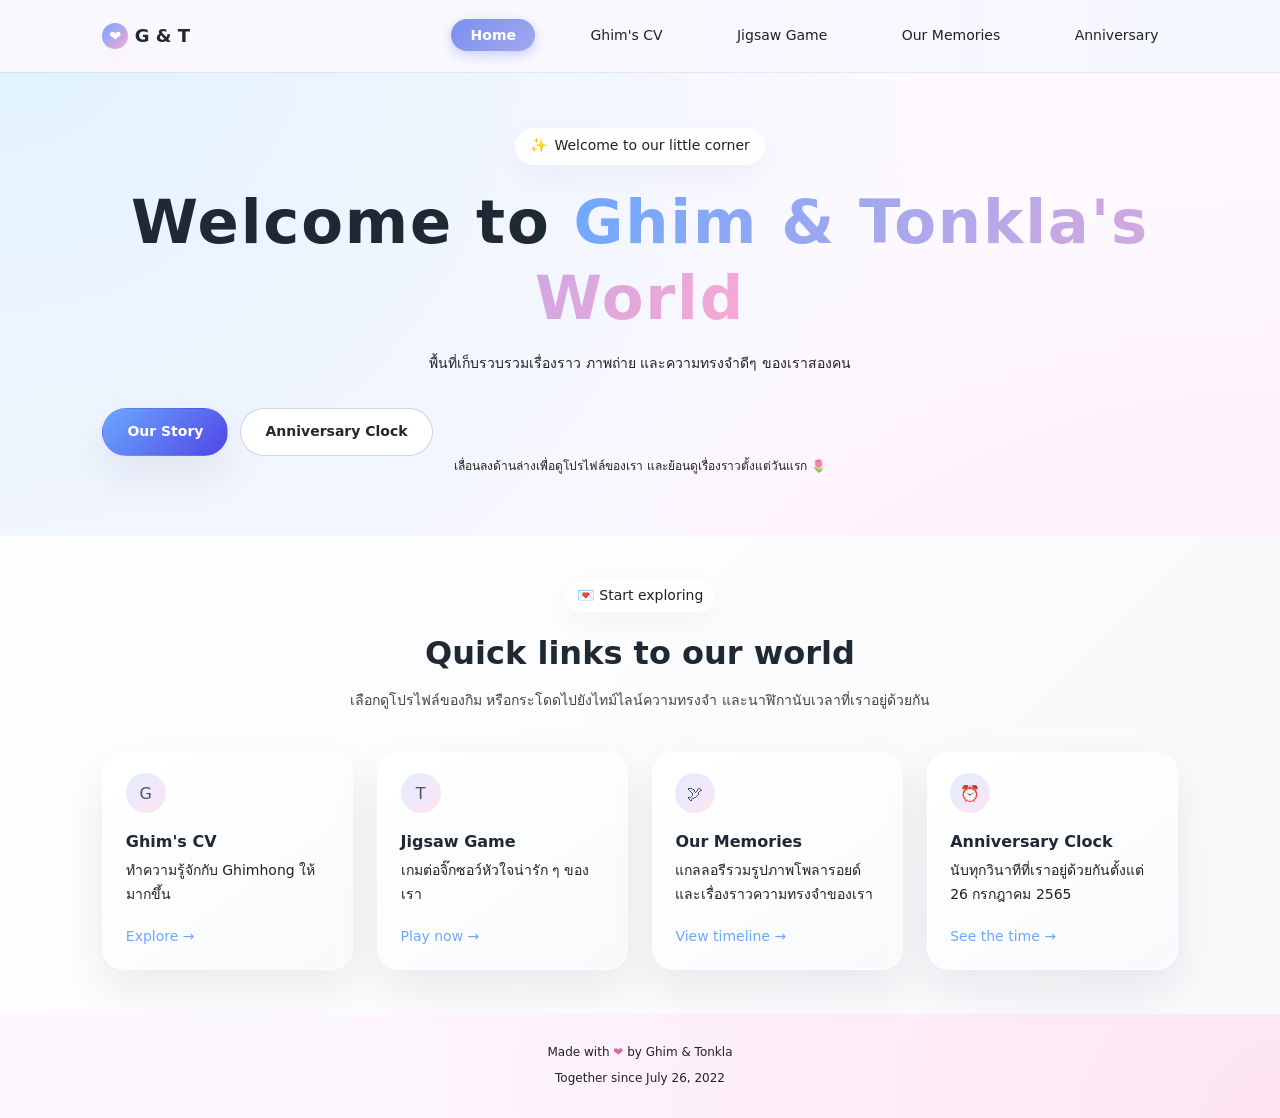
==== commit b1ca3b40: "ลบ memories.html ออกจากโปรเจกต์และลบลิงก์ทุกจุดที่อ้างถึง memories.html ตามคำขอ" ====
--- a/index.html
+++ b/index.html
@@ -1,6 +1,8 @@
+<!-- หน้าแรกของเว็บไซต์ Ghim & Tonkla - มีเมนู, hero, ลิงก์ไปแต่ละหน้า -->
 <!doctype html>
 <html lang="th">
   <head>
+    <!-- ส่วนหัว (Head) - ตั้งค่าฟอนต์, meta, ลิงก์ CSS -->
     <!--
       Head section
       - Loads Thai font "Sarabun" from Google Fonts
@@ -18,22 +20,24 @@
     <!-- Google Fonts: Sarabun (primary Thai/Latin font) -->
     <link rel="preconnect" href="https://fonts.googleapis.com" />
     <link rel="preconnect" href="https://fonts.gstatic.com" crossorigin />
-    <link
-      href="https://fonts.googleapis.com/css2?family=Sarabun:wght@300;400;500;600;700;800&display=swap"
-      rel="stylesheet"
-    />
-
-    <!-- Preload & main stylesheet for faster first paint -->
+              <!-- <li>
+                <a href="memories.html" class="navbar__link navbar__link--active"
+                  aria-current="page"
+                  >Our Memories</a
+                >
+              </li> -->
     <link rel="preload" href="./css/style.css" as="style" />
     <link rel="stylesheet" href="./css/style.css" />
   </head>
   <body>
+    <!-- เริ่มต้นเนื้อหาเว็บทั้งหมด -->
     <!--
       Page wrapper
       - Flex column so footer stays at bottom
       - Works without CSS as a normal linear page
     -->
     <div class="page-wrapper">
+      <!-- Section: Header (เมนูนำทางด้านบน) -->
       <!--
         Site header & navigation
         - Semantic <header> with <nav>
@@ -41,6 +45,7 @@
         - Designed mobile‑first, then enhanced with sticky / blur in CSS
       -->
       <header class="site-header">
+        <!-- Navbar + โลโก้ + เมนู -->
         <div class="container navbar" aria-label="Main navigation">
           <!-- Brand / logo area -->
           <a href="index.html" class="navbar__brand">
@@ -90,17 +95,9 @@
         </div>
       </header>
 
-      <!--
-        Main content
-        - Contains hero section and quick links
-        - Structured with <main> and <section> elements for clarity
-      -->
+      <!-- Section: Main Content (Hero + Quick Links) -->
       <main class="main" id="main-content">
-        <!--
-          Hero section
-          - Introduces the website with a large heading
-          - Call‑to‑action buttons guide users to story & anniversary clock
-        -->
+        <!-- Hero Section: แนะนำเว็บ + ปุ่มลัด -->
         <section class="section section--hero">
           <div class="container hero">
             <!-- Small badge / eyebrow text above main headline -->
@@ -138,11 +135,7 @@
           </div>
         </section>
 
-        <!--
-          Quick links section
-          - Uses CSS Grid (card-grid) to layout four cards
-          - Each card acts as a large, tappable link to another page
-        -->
+        <!-- Quick Links Section: ลิงก์ไปแต่ละหน้า -->
         <section
           class="section section--subtle"
           aria-labelledby="quick-links-heading"
@@ -213,11 +206,7 @@
         </section>
       </main>
 
-      <!--
-        Site footer
-        - Simple closing line and attribution
-        - Still readable and meaningful without any styling
-      -->
+      <!-- Section: Footer (ปิดท้ายเว็บ) -->
       <footer class="site-footer">
         <div class="container site-footer__inner">
           <p>
@@ -230,6 +219,6 @@
     </div>
 
     <!-- Shared navigation toggle script -->
-    <script src="script.js" defer></script>
+    <script src="js/script.js" defer></script>
   </body>
 </html>
--- a/css/style.css
+++ b/css/style.css
@@ -1,9 +1,214 @@
+    body #pieces-container div.piece {
+      width: 70px !important;
+      height: 70px !important;
+      min-width: 70px !important;
+      max-width: 70px !important;
+      flex: 0 0 70px !important;
+      padding: 0 !important;
+      aspect-ratio: unset !important;
+      transform: none !important;
+      background-size: 210px 210px !important;
+    }
+    body .drop-zone {
+      width: 70px !important;
+      height: 70px !important;
+      min-width: 70px !important;
+      max-width: 70px !important;
+      background-size: 210px 210px !important;
+    }
+    #pieces-container {
+      display: flex !important;
+      flex-wrap: wrap !important;
+      justify-content: center !important;
+      gap: 10px !important;
+      width: 100% !important;
+    }
+  #pieces-container .piece {
+    width: 70px !important;
+    height: 70px !important;
+    flex: none !important;
+    min-width: unset !important;
+    max-width: unset !important;
+    min-height: unset !important;
+    max-height: unset !important;
+  }
+@media (max-width: 768px) {
+  /* Final mobile pixel-perfect layout with improved gaps and borders */
+  .jigsaw-layout {
+    display: flex !important;
+    flex-direction: column !important;
+    align-items: center !important;
+    padding: 10px !important;
+    margin: 0 !important;
+  }
+  .jigsaw-panel--pieces,
+  .jigsaw-panel--board {
+    display: flex !important;
+    flex-direction: column !important;
+    align-items: center !important;
+    padding: 0 !important;
+    margin: 0 !important;
+    width: auto !important;
+    box-sizing: border-box !important;
+  }
+  .jigsaw-panel--board {
+    padding-bottom: 20px !important;
+    margin-top: 0 !important;
+    margin-bottom: 30px !important;
+    overflow: visible !important;
+  }
+  /* Hide long subtitles, show only short headings */
+  .section-heading__subtitle,
+  .jigsaw-panel__subtitle {
+    display: block !important;
+    opacity: 1 !important;
+    text-align: center !important;
+    width: 100% !important;
+    margin: 0 auto !important;
+  }
+  h1,
+  .section-heading__title,
+  .jigsaw-panel__title {
+    display: block !important;
+    text-align: center !important;
+    margin: 0 auto !important;
+    width: fit-content !important;
+    padding: 0 !important;
+    max-width: 100% !important;
+  }
+  .section-heading__eyebrow {
+    font-size: 13px !important;
+    padding: 0.1rem 0.3rem !important;
+    margin-bottom: 0 !important;
+    text-align: center !important;
+    word-wrap: break-word !important;
+    white-space: normal !important;
+    width: 100% !important;
+    margin: 0 auto !important;
+  }
+  .section-heading,
+  .jigsaw-panel__header {
+    margin-bottom: 0 !important;
+    padding: 2px 0 !important;
+    text-align: center !important;
+    word-wrap: break-word !important;
+    white-space: normal !important;
+    width: 100% !important;
+    margin: 0 auto !important;
+  }
+  .section {
+    padding-block: 0.1rem !important;
+    margin: 0 !important;
+  }
+  /* Pieces container grid for 9 pieces, add gap and rows */
+  #pieces-container {
+    display: grid !important;
+    grid-template-columns: repeat(3, 1fr) !important;
+    gap: 10px !important;
+    padding: 10px !important;
+    justify-items: center !important;
+    margin: 0 auto !important;
+  }
+  .piece {
+    border-radius: 15px !important;
+    width: 70px !important;
+    height: 70px !important;
+    min-width: unset !important;
+    max-width: unset !important;
+    min-height: unset !important;
+    max-height: unset !important;
+    object-fit: unset !important;
+    background-size: 210px 210px !important;
+    background-repeat: no-repeat !important;
+  }
+    .drop-zone {
+      width: 70px !important;
+      height: 70px !important;
+      min-width: unset !important;
+      max-width: unset !important;
+      min-height: unset !important;
+      max-height: unset !important;
+      object-fit: unset !important;
+      background-size: 210px 210px !important;
+      background-repeat: no-repeat !important;
+      border: 1px dashed #ffb6c1 !important;
+    }
+      .piece.piece-1, .drop-zone.piece-1 { background-position: 0 0 !important; }
+      .piece.piece-2, .drop-zone.piece-2 { background-position: -80px 0 !important; }
+      .piece.piece-3, .drop-zone.piece-3 { background-position: -160px 0 !important; }
+      .piece.piece-4, .drop-zone.piece-4 { background-position: 0 -80px !important; }
+      .piece.piece-5, .drop-zone.piece-5 { background-position: -80px -80px !important; }
+      .piece.piece-6, .drop-zone.piece-6 { background-position: -160px -80px !important; }
+      .piece.piece-7, .drop-zone.piece-7 { background-position: 0 -160px !important; }
+      .piece.piece-8, .drop-zone.piece-8 { background-position: -80px -160px !important; }
+      .piece.piece-9, .drop-zone.piece-9 { background-position: -160px -160px !important; }
+    .piece.piece-1 { background-position: 0 0 !important; }
+    .piece.piece-2 { background-position: -80px 0 !important; }
+    .piece.piece-3 { background-position: -160px 0 !important; }
+    .piece.piece-4 { background-position: 0 -80px !important; }
+    .piece.piece-5 { background-position: -80px -80px !important; }
+    .piece.piece-6 { background-position: -160px -80px !important; }
+    .piece.piece-7 { background-position: 0 -160px !important; }
+    .piece.piece-8 { background-position: -80px -160px !important; }
+    .piece.piece-9 { background-position: -160px -160px !important; }
+  #puzzle-board {
+    width: 210px !important;
+    height: 210px !important;
+    display: grid !important;
+    grid-template-columns: repeat(3, 70px) !important;
+    margin: 0 auto !important;
+    padding: 5px !important;
+    grid-template-rows: repeat(3, 70px) !important;
+    gap: 0 !important;
+    border: none !important;
+    box-sizing: content-box !important;
+    overflow: visible !important;
+    margin-bottom: 40px !important;
+  }
+    .piece.piece-1, .drop-zone.piece-1 { background-position: 0 0 !important; }
+    .piece.piece-2, .drop-zone.piece-2 { background-position: -70px 0 !important; }
+    .piece.piece-3, .drop-zone.piece-3 { background-position: -140px 0 !important; }
+    .piece.piece-4, .drop-zone.piece-4 { background-position: 0 -70px !important; }
+    .piece.piece-5, .drop-zone.piece-5 { background-position: -70px -70px !important; }
+    .piece.piece-6, .drop-zone.piece-6 { background-position: -140px -70px !important; }
+    .piece.piece-7, .drop-zone.piece-7 { background-position: 0 -140px !important; }
+    .piece.piece-8, .drop-zone.piece-8 { background-position: -70px -140px !important; }
+    .piece.piece-9, .drop-zone.piece-9 { background-position: -140px -140px !important; }
+  .drop-zone,
+  .jigsaw-cell {
+    width: 75px !important;
+    height: 75px !important;
+    font-size: 0.8rem !important;
+    margin: 0 !important;
+    border-bottom: 2px dashed #ffc0cb !important;
+    border-right: 2px dashed #ffc0cb !important;
+    box-sizing: border-box !important;
+    text-align: center !important;
+  }
+}
+@media (max-width: 768px) {
+  /* จัดกึ่งกลางคอนเทนเนอร์ที่ครอบกระดาน */
+  .board-container {
+    display: flex !important;
+    justify-content: center !important;
+    align-items: center !important;
+    width: 100% !important;
+  }
+  /* บังคับกระดานให้อยู่ตรงกลาง */
+  .puzzle-board {
+    margin: 0 auto !important;
+  }
+}
+/* ==========================
+   ส่วนจัดการจิ๊กซอว์ (Jigsaw)
+   ========================== */
+/* ลบขอบ/ระยะห่างของชิ้นจิ๊กซอว์ให้แนบสนิท */
 .piece, .jigsaw-piece {
   border: none !important;
   margin: 0 !important;
   padding: 0 !important;
 }
-/* Jigsaw puzzle board grid (force 3x3, 300x300px) */
+/* กำหนด grid 3x3 สำหรับกระดานจิ๊กซอว์ */
 .puzzle-board, .jigsaw-board {
   display: grid !important;
   grid-template-columns: repeat(3, 1fr) !important;
@@ -12,7 +217,7 @@
   gap: 0;
   margin: 0 auto;
 }
-
+/* ช่องวางจิ๊กซอว์แต่ละช่อง */
 .drop-zone, .jigsaw-cell {
   width: 100px;
   height: 100px;
@@ -22,12 +227,12 @@
   background: #fff;
   transition: background 0.2s, border-color 0.2s;
 }
-
+/* ตอนลากชิ้นส่วนมาวาง hover ให้เปลี่ยนสีขอบ */
 .drop-zone.drag-over, .jigsaw-cell.jigsaw-cell--over {
   background: #e1ecff;
   border-color: #6da8ff;
 }
-
+/* ให้ชิ้นจิ๊กซอว์ขยายเต็ม cell */
 .drop-zone .piece, .jigsaw-cell .jigsaw-piece {
   width: 100% !important;
   height: 100% !important;
@@ -38,14 +243,10 @@
   border: none !important;
   border-radius: 0 !important;
 }
-/*
-  Global Styles for "Ghim & Tonkla's World"
-  - Mobile‑first, semantic, and lightweight
-  - Pastel blue / pink theme with soft shadows & rounded corners
-  - Designed for use across all 5 pages in the project
-
-  NOTE: In HTML, load Google Font "Sarabun" via <link> in <head> for best performance.
-*/
+/* ==========================
+   ตัวแปรสี ฟอนต์ (Variables)
+   ========================== */
+/* กำหนดสีหลัก ฟอนต์ และขนาดต่าง ๆ ของเว็บ */
 
 /* ==========================
    1. CSS Custom Properties
@@ -57,7 +258,7 @@
   --color-surface-soft: #f7f4ff;
   --color-primary: #6da8ff; /* pastel blue */
   --color-primary-soft: #e1ecff;
-  --color-secondary: #f9a8d4; /* pastel pink */
+  --color-secondary: #d16ba5; /* improved pink for contrast */
   --color-secondary-soft: #ffe4f2;
 
   --color-accent: #7dd3fc; /* light cyan accent */
@@ -99,8 +300,9 @@
 }
 
 /* ==========================
-   2. Modern CSS Reset
-   ========================== */
+  2. Modern CSS Reset
+  ========================== */
+/* รีเซ็ตค่าพื้นฐานของ HTML ทุกอย่างให้เหมือนกันทุกเบราว์เซอร์ */
 *, *::before, *::after {
   box-sizing: border-box;
 }
@@ -161,8 +363,9 @@
 }
 
 /* ==========================
-   3. Layout Utilities
-   ========================== */
+  3. Layout Utilities
+  ========================== */
+/* คลาสช่วยจัด layout เช่น flex, grid, container, section */
 
 /* Page wrapper ensures content never touches viewport edges on mobile */
 .page-wrapper {
@@ -264,8 +467,9 @@
 }
 
 /* ==========================
-   4. Global Components
-   ========================== */
+  4. Global Components
+  ========================== */
+/* ส่วนประกอบหลักของเว็บ เช่น Navbar, ปุ่ม, Card, Gallery */
 
 /* ---- 4.1 Top Navigation ---- */
 .site-header {
@@ -314,6 +518,7 @@
 }
 
 /* Hamburger toggle button (shown only on small screens) */
+/* ปุ่มแฮมเบอร์เกอร์สำหรับเปิดเมนูบนมือถือ */
 .navbar-toggle {
   display: none;
   border: none;
@@ -368,6 +573,7 @@
 }
 
 /* Mobile nav: stack links if needed */
+/* เมนูแนวตั้งบนมือถือ */
 @media (max-width: 640px) {
   .navbar {
     gap: 0.75rem;
@@ -551,6 +757,7 @@
 }
 
 /* ---- 4.7 Polaroid memory gallery (memories page) ---- */
+/* จัดแกลลอรีรูปโพลารอยด์ให้เป็น grid 1,2,4 คอลัมน์ตามขนาดจอ */
 .polaroid-grid {
   margin-top: 2.5rem;
   display: grid;
@@ -620,19 +827,34 @@
   z-index: 2;
 }
 
-@media (min-width: 768px) {
-  .polaroid-grid {
-    gap: 2rem;
-  }
-}
-
-.cv-section-card {
-  padding: 2rem;
-  border-radius: 16px;
-  background: rgba(255, 255, 255, 0.9);
-  box-shadow: 0 10px 30px rgba(0, 0, 0, 0.08);
-  margin-bottom: 1.5rem;
-}
+@media (max-width: 768px) {
+  .jigsaw-panel--board {
+    display: flex !important;
+    flex-direction: column !important;
+    align-items: center !important;
+    text-align: center !important;
+    padding-left: 0 !important;
+    padding-right: 0 !important;
+    width: 100% !important;
+    box-sizing: border-box !important;
+  }
+
+  #puzzle-board {
+    align-self: center !important;
+    margin: 20px auto 0 auto !important;
+    padding: 0 !important;
+    position: static !important;
+    transform: none !important;
+    inset: auto !important;
+  }
+}
+  /* ---- Syntax error fix: orphaned properties below, not in any selector ---- */
+  /* padding: 2rem; */
+  /* border-radius: 16px; */
+  /* background: rgba(255, 255, 255, 0.9); */
+  /* box-shadow: 0 10px 30px rgba(0, 0, 0, 0.08); */
+  /* margin-bottom: 1.5rem; */
+/* } */
 
 .cv-section-card__title {
   font-weight: 700;
@@ -843,8 +1065,9 @@
 }
 
 /* ==========================
-   Mobile-specific refinements
-   ========================== */
+  Mobile-specific refinements
+  ========================== */
+/* ปรับแต่งเฉพาะมือถือ เช่น เมนู, ขนาดปุ่ม, layout */
 @media (max-width: 768px) {
   /* Relaxed horizontal padding & vertical rhythm on small screens */
   .container {
@@ -961,6 +1184,7 @@
 }
 
   /* สำหรับหน้าจอ Desktop (ใหญ่กว่า 768px) */
+  /* ซ่อนปุ่มแฮมเบอร์เกอร์เวลาเปิดบนจอคอม */
   @media (min-width: 769px) {
     /* ซ่อนปุ่มแฮมเบอร์เกอร์ */
     .navbar-toggle {
@@ -985,6 +1209,7 @@
   }
 
 /* ---- 4.7 Timeline layout (memories page) ---- */
+/* เส้น timeline และกล่องเหตุการณ์ใน memories */
 
 .timeline {
   position: relative;
@@ -1088,6 +1313,7 @@
 }
 
 /* ---- 4.8 Anniversary counter layout ---- */
+/* กล่องนับวันรัก (Anniversary) */
 
 .anniversary {
   text-align: center;
@@ -1169,6 +1395,7 @@
 }
 
 /* ---- 4.9 Footer ---- */
+/* ส่วนท้ายเว็บ */
 .site-footer {
   padding-block: 1.75rem 1.85rem;
   font-size: var(--font-size-xs);
@@ -1189,8 +1416,9 @@
 }
 
 /* ==========================
-   5. Utilities & States
-   ========================== */
+  5. Utilities & States
+  ========================== */
+/* คลาสอรรถประโยชน์ เช่น .hidden, .text-center, .fade-in-up */
 
 .text-center { text-align: center; }
 .text-soft { color: var(--color-text-soft); }
@@ -1232,8 +1460,9 @@
 }
 
 /* ==========================
-   6. Jigsaw Game Layout
-   ========================== */
+  6. Jigsaw Game Layout
+  ========================== */
+/* ส่วนจัด layout เฉพาะของเกมจิ๊กซอว์ */
 
 .jigsaw-layout {
   display: flex;
@@ -1313,8 +1542,7 @@
 
 
 .jigsaw-board {
-    position: relative;
-  }
+  position: relative;
   margin-top: 0.4rem;
   display: grid;
   grid-template-columns: repeat(3, minmax(0, 1fr));
@@ -1391,8 +1619,9 @@
 }
 
 /* ==========================
-   Jigsaw Modal Pop-up
-   ========================== */
+  Jigsaw Modal Pop-up
+  ========================== */
+/* กล่องป๊อปอัปแสดงข้อความตอนต่อจิ๊กซอว์สำเร็จ */
 
 .modal-backdrop {
   position: fixed;
@@ -1455,3 +1684,94 @@
 .modal__actions .btn.btn--primary:hover {
   filter: brightness(1.08);
 }
+
+/* =========================================
+   MOBILE JIGSAW OVERRIDE (ล็อกสเปกสำหรับจอ 768px ลงมา)
+   บังคับขนาด 70px และคำนวณพิกัดรูปใหม่ทับ JS
+   ========================================= */
+@media (max-width: 768px) {
+  /* 1. บังคับกล่องชิ้นส่วนให้เรียง 3 คอลัมน์ (คอลัมน์ละ 70px) */
+  #pieces-container {
+    display: grid !important;
+    grid-template-columns: repeat(3, 70px) !important;
+    gap: 8px !important;
+    justify-content: center !important;
+    margin-bottom: 20px !important;
+    max-width: 100% !important;
+  }
+
+  /* 2. บังคับกระดานและช่องวางให้เป็น 70px */
+  #puzzle-board {
+    display: grid !important;
+    grid-template-columns: repeat(3, 70px) !important;
+    grid-template-rows: repeat(3, 70px) !important;
+    width: 210px !important;
+    height: 210px !important;
+    margin: 0 auto !important;
+    gap: 0 !important;
+  }
+  .jigsaw-cell, .drop-zone {
+    width: 70px !important;
+    height: 70px !important;
+  }
+
+  /* 3. บังคับชิ้นส่วนจิ๊กซอว์ให้หดเหลือ 70px และล็อกสเกลรูป (3 เท่า = 210px) */
+  .jigsaw-piece, .piece {
+    width: 70px !important;
+    height: 70px !important;
+    min-width: 70px !important;
+    max-width: 70px !important;
+    background-size: 210px 210px !important;
+    margin: 0 !important;
+  }
+
+  /* 4. จุดแตกหัก!: ล็อกพิกัดรูปใหม่สำหรับ 70px ทับคำสั่ง JS ทิ้งไปเลย! */
+  .jigsaw-piece[data-piece-id="1"] { background-position: 0 0 !important; }
+  .jigsaw-piece[data-piece-id="2"] { background-position: -70px 0 !important; }
+  .jigsaw-piece[data-piece-id="3"] { background-position: -140px 0 !important; }
+  .jigsaw-piece[data-piece-id="4"] { background-position: 0 -70px !important; }
+  .jigsaw-piece[data-piece-id="5"] { background-position: -70px -70px !important; }
+  .jigsaw-piece[data-piece-id="6"] { background-position: -140px -70px !important; }
+  .jigsaw-piece[data-piece-id="7"] { background-position: 0 -140px !important; }
+  .jigsaw-piece[data-piece-id="8"] { background-position: -70px -140px !important; }
+  .jigsaw-piece[data-piece-id="9"] { background-position: -140px -140px !important; }
+
+  /* 5. เวลาลากไปวางในช่องกระดาน ให้ขยายเต็มช่องและลบขอบมนออก */
+  .jigsaw-board .jigsaw-piece {
+    width: 100% !important;
+    height: 100% !important;
+    border-radius: 0 !important;
+    border: none !important;
+  }
+}
+
+/* =========================================
+   MOBILE MEMORIES (2 คอลัมน์ + บูสต์สปีด 🚀)
+   ========================================= */
+@media (max-width: 768px) {
+  .polaroid-grid {
+    display: grid !important;
+    grid-template-columns: repeat(2, 1fr) !important;
+    gap: 10px !important;
+    padding: 10px !important;
+  }
+  
+  .polaroid-card {
+    padding: 8px 8px 15px 8px !important;
+    margin: 0 !important;
+    box-shadow: none !important;
+  }
+  
+  .polaroid-card__image {
+    width: 100% !important;
+    height: 150px !important;
+    object-fit: cover !important;
+    aspect-ratio: 1 / 1 !important;
+  }
+  
+  .polaroid-card__caption {
+    font-size: 0.75rem !important;
+    line-height: 1.2 !important;
+    margin-top: 8px !important;
+  }
+}
--- a/css/style.css
+++ b/css/style.css
@@ -1,9 +1,214 @@
+    body #pieces-container div.piece {
+      width: 70px !important;
+      height: 70px !important;
+      min-width: 70px !important;
+      max-width: 70px !important;
+      flex: 0 0 70px !important;
+      padding: 0 !important;
+      aspect-ratio: unset !important;
+      transform: none !important;
+      background-size: 210px 210px !important;
+    }
+    body .drop-zone {
+      width: 70px !important;
+      height: 70px !important;
+      min-width: 70px !important;
+      max-width: 70px !important;
+      background-size: 210px 210px !important;
+    }
+    #pieces-container {
+      display: flex !important;
+      flex-wrap: wrap !important;
+      justify-content: center !important;
+      gap: 10px !important;
+      width: 100% !important;
+    }
+  #pieces-container .piece {
+    width: 70px !important;
+    height: 70px !important;
+    flex: none !important;
+    min-width: unset !important;
+    max-width: unset !important;
+    min-height: unset !important;
+    max-height: unset !important;
+  }
+@media (max-width: 768px) {
+  /* Final mobile pixel-perfect layout with improved gaps and borders */
+  .jigsaw-layout {
+    display: flex !important;
+    flex-direction: column !important;
+    align-items: center !important;
+    padding: 10px !important;
+    margin: 0 !important;
+  }
+  .jigsaw-panel--pieces,
+  .jigsaw-panel--board {
+    display: flex !important;
+    flex-direction: column !important;
+    align-items: center !important;
+    padding: 0 !important;
+    margin: 0 !important;
+    width: auto !important;
+    box-sizing: border-box !important;
+  }
+  .jigsaw-panel--board {
+    padding-bottom: 20px !important;
+    margin-top: 0 !important;
+    margin-bottom: 30px !important;
+    overflow: visible !important;
+  }
+  /* Hide long subtitles, show only short headings */
+  .section-heading__subtitle,
+  .jigsaw-panel__subtitle {
+    display: block !important;
+    opacity: 1 !important;
+    text-align: center !important;
+    width: 100% !important;
+    margin: 0 auto !important;
+  }
+  h1,
+  .section-heading__title,
+  .jigsaw-panel__title {
+    display: block !important;
+    text-align: center !important;
+    margin: 0 auto !important;
+    width: fit-content !important;
+    padding: 0 !important;
+    max-width: 100% !important;
+  }
+  .section-heading__eyebrow {
+    font-size: 13px !important;
+    padding: 0.1rem 0.3rem !important;
+    margin-bottom: 0 !important;
+    text-align: center !important;
+    word-wrap: break-word !important;
+    white-space: normal !important;
+    width: 100% !important;
+    margin: 0 auto !important;
+  }
+  .section-heading,
+  .jigsaw-panel__header {
+    margin-bottom: 0 !important;
+    padding: 2px 0 !important;
+    text-align: center !important;
+    word-wrap: break-word !important;
+    white-space: normal !important;
+    width: 100% !important;
+    margin: 0 auto !important;
+  }
+  .section {
+    padding-block: 0.1rem !important;
+    margin: 0 !important;
+  }
+  /* Pieces container grid for 9 pieces, add gap and rows */
+  #pieces-container {
+    display: grid !important;
+    grid-template-columns: repeat(3, 1fr) !important;
+    gap: 10px !important;
+    padding: 10px !important;
+    justify-items: center !important;
+    margin: 0 auto !important;
+  }
+  .piece {
+    border-radius: 15px !important;
+    width: 70px !important;
+    height: 70px !important;
+    min-width: unset !important;
+    max-width: unset !important;
+    min-height: unset !important;
+    max-height: unset !important;
+    object-fit: unset !important;
+    background-size: 210px 210px !important;
+    background-repeat: no-repeat !important;
+  }
+    .drop-zone {
+      width: 70px !important;
+      height: 70px !important;
+      min-width: unset !important;
+      max-width: unset !important;
+      min-height: unset !important;
+      max-height: unset !important;
+      object-fit: unset !important;
+      background-size: 210px 210px !important;
+      background-repeat: no-repeat !important;
+      border: 1px dashed #ffb6c1 !important;
+    }
+      .piece.piece-1, .drop-zone.piece-1 { background-position: 0 0 !important; }
+      .piece.piece-2, .drop-zone.piece-2 { background-position: -80px 0 !important; }
+      .piece.piece-3, .drop-zone.piece-3 { background-position: -160px 0 !important; }
+      .piece.piece-4, .drop-zone.piece-4 { background-position: 0 -80px !important; }
+      .piece.piece-5, .drop-zone.piece-5 { background-position: -80px -80px !important; }
+      .piece.piece-6, .drop-zone.piece-6 { background-position: -160px -80px !important; }
+      .piece.piece-7, .drop-zone.piece-7 { background-position: 0 -160px !important; }
+      .piece.piece-8, .drop-zone.piece-8 { background-position: -80px -160px !important; }
+      .piece.piece-9, .drop-zone.piece-9 { background-position: -160px -160px !important; }
+    .piece.piece-1 { background-position: 0 0 !important; }
+    .piece.piece-2 { background-position: -80px 0 !important; }
+    .piece.piece-3 { background-position: -160px 0 !important; }
+    .piece.piece-4 { background-position: 0 -80px !important; }
+    .piece.piece-5 { background-position: -80px -80px !important; }
+    .piece.piece-6 { background-position: -160px -80px !important; }
+    .piece.piece-7 { background-position: 0 -160px !important; }
+    .piece.piece-8 { background-position: -80px -160px !important; }
+    .piece.piece-9 { background-position: -160px -160px !important; }
+  #puzzle-board {
+    width: 210px !important;
+    height: 210px !important;
+    display: grid !important;
+    grid-template-columns: repeat(3, 70px) !important;
+    margin: 0 auto !important;
+    padding: 5px !important;
+    grid-template-rows: repeat(3, 70px) !important;
+    gap: 0 !important;
+    border: none !important;
+    box-sizing: content-box !important;
+    overflow: visible !important;
+    margin-bottom: 40px !important;
+  }
+    .piece.piece-1, .drop-zone.piece-1 { background-position: 0 0 !important; }
+    .piece.piece-2, .drop-zone.piece-2 { background-position: -70px 0 !important; }
+    .piece.piece-3, .drop-zone.piece-3 { background-position: -140px 0 !important; }
+    .piece.piece-4, .drop-zone.piece-4 { background-position: 0 -70px !important; }
+    .piece.piece-5, .drop-zone.piece-5 { background-position: -70px -70px !important; }
+    .piece.piece-6, .drop-zone.piece-6 { background-position: -140px -70px !important; }
+    .piece.piece-7, .drop-zone.piece-7 { background-position: 0 -140px !important; }
+    .piece.piece-8, .drop-zone.piece-8 { background-position: -70px -140px !important; }
+    .piece.piece-9, .drop-zone.piece-9 { background-position: -140px -140px !important; }
+  .drop-zone,
+  .jigsaw-cell {
+    width: 75px !important;
+    height: 75px !important;
+    font-size: 0.8rem !important;
+    margin: 0 !important;
+    border-bottom: 2px dashed #ffc0cb !important;
+    border-right: 2px dashed #ffc0cb !important;
+    box-sizing: border-box !important;
+    text-align: center !important;
+  }
+}
+@media (max-width: 768px) {
+  /* จัดกึ่งกลางคอนเทนเนอร์ที่ครอบกระดาน */
+  .board-container {
+    display: flex !important;
+    justify-content: center !important;
+    align-items: center !important;
+    width: 100% !important;
+  }
+  /* บังคับกระดานให้อยู่ตรงกลาง */
+  .puzzle-board {
+    margin: 0 auto !important;
+  }
+}
+/* ==========================
+   ส่วนจัดการจิ๊กซอว์ (Jigsaw)
+   ========================== */
+/* ลบขอบ/ระยะห่างของชิ้นจิ๊กซอว์ให้แนบสนิท */
 .piece, .jigsaw-piece {
   border: none !important;
   margin: 0 !important;
   padding: 0 !important;
 }
-/* Jigsaw puzzle board grid (force 3x3, 300x300px) */
+/* กำหนด grid 3x3 สำหรับกระดานจิ๊กซอว์ */
 .puzzle-board, .jigsaw-board {
   display: grid !important;
   grid-template-columns: repeat(3, 1fr) !important;
@@ -12,7 +217,7 @@
   gap: 0;
   margin: 0 auto;
 }
-
+/* ช่องวางจิ๊กซอว์แต่ละช่อง */
 .drop-zone, .jigsaw-cell {
   width: 100px;
   height: 100px;
@@ -22,12 +227,12 @@
   background: #fff;
   transition: background 0.2s, border-color 0.2s;
 }
-
+/* ตอนลากชิ้นส่วนมาวาง hover ให้เปลี่ยนสีขอบ */
 .drop-zone.drag-over, .jigsaw-cell.jigsaw-cell--over {
   background: #e1ecff;
   border-color: #6da8ff;
 }
-
+/* ให้ชิ้นจิ๊กซอว์ขยายเต็ม cell */
 .drop-zone .piece, .jigsaw-cell .jigsaw-piece {
   width: 100% !important;
   height: 100% !important;
@@ -38,14 +243,10 @@
   border: none !important;
   border-radius: 0 !important;
 }
-/*
-  Global Styles for "Ghim & Tonkla's World"
-  - Mobile‑first, semantic, and lightweight
-  - Pastel blue / pink theme with soft shadows & rounded corners
-  - Designed for use across all 5 pages in the project
-
-  NOTE: In HTML, load Google Font "Sarabun" via <link> in <head> for best performance.
-*/
+/* ==========================
+   ตัวแปรสี ฟอนต์ (Variables)
+   ========================== */
+/* กำหนดสีหลัก ฟอนต์ และขนาดต่าง ๆ ของเว็บ */
 
 /* ==========================
    1. CSS Custom Properties
@@ -57,7 +258,7 @@
   --color-surface-soft: #f7f4ff;
   --color-primary: #6da8ff; /* pastel blue */
   --color-primary-soft: #e1ecff;
-  --color-secondary: #f9a8d4; /* pastel pink */
+  --color-secondary: #d16ba5; /* improved pink for contrast */
   --color-secondary-soft: #ffe4f2;
 
   --color-accent: #7dd3fc; /* light cyan accent */
@@ -99,8 +300,9 @@
 }
 
 /* ==========================
-   2. Modern CSS Reset
-   ========================== */
+  2. Modern CSS Reset
+  ========================== */
+/* รีเซ็ตค่าพื้นฐานของ HTML ทุกอย่างให้เหมือนกันทุกเบราว์เซอร์ */
 *, *::before, *::after {
   box-sizing: border-box;
 }
@@ -161,8 +363,9 @@
 }
 
 /* ==========================
-   3. Layout Utilities
-   ========================== */
+  3. Layout Utilities
+  ========================== */
+/* คลาสช่วยจัด layout เช่น flex, grid, container, section */
 
 /* Page wrapper ensures content never touches viewport edges on mobile */
 .page-wrapper {
@@ -264,8 +467,9 @@
 }
 
 /* ==========================
-   4. Global Components
-   ========================== */
+  4. Global Components
+  ========================== */
+/* ส่วนประกอบหลักของเว็บ เช่น Navbar, ปุ่ม, Card, Gallery */
 
 /* ---- 4.1 Top Navigation ---- */
 .site-header {
@@ -314,6 +518,7 @@
 }
 
 /* Hamburger toggle button (shown only on small screens) */
+/* ปุ่มแฮมเบอร์เกอร์สำหรับเปิดเมนูบนมือถือ */
 .navbar-toggle {
   display: none;
   border: none;
@@ -368,6 +573,7 @@
 }
 
 /* Mobile nav: stack links if needed */
+/* เมนูแนวตั้งบนมือถือ */
 @media (max-width: 640px) {
   .navbar {
     gap: 0.75rem;
@@ -551,6 +757,7 @@
 }
 
 /* ---- 4.7 Polaroid memory gallery (memories page) ---- */
+/* จัดแกลลอรีรูปโพลารอยด์ให้เป็น grid 1,2,4 คอลัมน์ตามขนาดจอ */
 .polaroid-grid {
   margin-top: 2.5rem;
   display: grid;
@@ -620,19 +827,34 @@
   z-index: 2;
 }
 
-@media (min-width: 768px) {
-  .polaroid-grid {
-    gap: 2rem;
-  }
-}
-
-.cv-section-card {
-  padding: 2rem;
-  border-radius: 16px;
-  background: rgba(255, 255, 255, 0.9);
-  box-shadow: 0 10px 30px rgba(0, 0, 0, 0.08);
-  margin-bottom: 1.5rem;
-}
+@media (max-width: 768px) {
+  .jigsaw-panel--board {
+    display: flex !important;
+    flex-direction: column !important;
+    align-items: center !important;
+    text-align: center !important;
+    padding-left: 0 !important;
+    padding-right: 0 !important;
+    width: 100% !important;
+    box-sizing: border-box !important;
+  }
+
+  #puzzle-board {
+    align-self: center !important;
+    margin: 20px auto 0 auto !important;
+    padding: 0 !important;
+    position: static !important;
+    transform: none !important;
+    inset: auto !important;
+  }
+}
+  /* ---- Syntax error fix: orphaned properties below, not in any selector ---- */
+  /* padding: 2rem; */
+  /* border-radius: 16px; */
+  /* background: rgba(255, 255, 255, 0.9); */
+  /* box-shadow: 0 10px 30px rgba(0, 0, 0, 0.08); */
+  /* margin-bottom: 1.5rem; */
+/* } */
 
 .cv-section-card__title {
   font-weight: 700;
@@ -843,8 +1065,9 @@
 }
 
 /* ==========================
-   Mobile-specific refinements
-   ========================== */
+  Mobile-specific refinements
+  ========================== */
+/* ปรับแต่งเฉพาะมือถือ เช่น เมนู, ขนาดปุ่ม, layout */
 @media (max-width: 768px) {
   /* Relaxed horizontal padding & vertical rhythm on small screens */
   .container {
@@ -961,6 +1184,7 @@
 }
 
   /* สำหรับหน้าจอ Desktop (ใหญ่กว่า 768px) */
+  /* ซ่อนปุ่มแฮมเบอร์เกอร์เวลาเปิดบนจอคอม */
   @media (min-width: 769px) {
     /* ซ่อนปุ่มแฮมเบอร์เกอร์ */
     .navbar-toggle {
@@ -985,6 +1209,7 @@
   }
 
 /* ---- 4.7 Timeline layout (memories page) ---- */
+/* เส้น timeline และกล่องเหตุการณ์ใน memories */
 
 .timeline {
   position: relative;
@@ -1088,6 +1313,7 @@
 }
 
 /* ---- 4.8 Anniversary counter layout ---- */
+/* กล่องนับวันรัก (Anniversary) */
 
 .anniversary {
   text-align: center;
@@ -1169,6 +1395,7 @@
 }
 
 /* ---- 4.9 Footer ---- */
+/* ส่วนท้ายเว็บ */
 .site-footer {
   padding-block: 1.75rem 1.85rem;
   font-size: var(--font-size-xs);
@@ -1189,8 +1416,9 @@
 }
 
 /* ==========================
-   5. Utilities & States
-   ========================== */
+  5. Utilities & States
+  ========================== */
+/* คลาสอรรถประโยชน์ เช่น .hidden, .text-center, .fade-in-up */
 
 .text-center { text-align: center; }
 .text-soft { color: var(--color-text-soft); }
@@ -1232,8 +1460,9 @@
 }
 
 /* ==========================
-   6. Jigsaw Game Layout
-   ========================== */
+  6. Jigsaw Game Layout
+  ========================== */
+/* ส่วนจัด layout เฉพาะของเกมจิ๊กซอว์ */
 
 .jigsaw-layout {
   display: flex;
@@ -1313,8 +1542,7 @@
 
 
 .jigsaw-board {
-    position: relative;
-  }
+  position: relative;
   margin-top: 0.4rem;
   display: grid;
   grid-template-columns: repeat(3, minmax(0, 1fr));
@@ -1391,8 +1619,9 @@
 }
 
 /* ==========================
-   Jigsaw Modal Pop-up
-   ========================== */
+  Jigsaw Modal Pop-up
+  ========================== */
+/* กล่องป๊อปอัปแสดงข้อความตอนต่อจิ๊กซอว์สำเร็จ */
 
 .modal-backdrop {
   position: fixed;
@@ -1455,3 +1684,94 @@
 .modal__actions .btn.btn--primary:hover {
   filter: brightness(1.08);
 }
+
+/* =========================================
+   MOBILE JIGSAW OVERRIDE (ล็อกสเปกสำหรับจอ 768px ลงมา)
+   บังคับขนาด 70px และคำนวณพิกัดรูปใหม่ทับ JS
+   ========================================= */
+@media (max-width: 768px) {
+  /* 1. บังคับกล่องชิ้นส่วนให้เรียง 3 คอลัมน์ (คอลัมน์ละ 70px) */
+  #pieces-container {
+    display: grid !important;
+    grid-template-columns: repeat(3, 70px) !important;
+    gap: 8px !important;
+    justify-content: center !important;
+    margin-bottom: 20px !important;
+    max-width: 100% !important;
+  }
+
+  /* 2. บังคับกระดานและช่องวางให้เป็น 70px */
+  #puzzle-board {
+    display: grid !important;
+    grid-template-columns: repeat(3, 70px) !important;
+    grid-template-rows: repeat(3, 70px) !important;
+    width: 210px !important;
+    height: 210px !important;
+    margin: 0 auto !important;
+    gap: 0 !important;
+  }
+  .jigsaw-cell, .drop-zone {
+    width: 70px !important;
+    height: 70px !important;
+  }
+
+  /* 3. บังคับชิ้นส่วนจิ๊กซอว์ให้หดเหลือ 70px และล็อกสเกลรูป (3 เท่า = 210px) */
+  .jigsaw-piece, .piece {
+    width: 70px !important;
+    height: 70px !important;
+    min-width: 70px !important;
+    max-width: 70px !important;
+    background-size: 210px 210px !important;
+    margin: 0 !important;
+  }
+
+  /* 4. จุดแตกหัก!: ล็อกพิกัดรูปใหม่สำหรับ 70px ทับคำสั่ง JS ทิ้งไปเลย! */
+  .jigsaw-piece[data-piece-id="1"] { background-position: 0 0 !important; }
+  .jigsaw-piece[data-piece-id="2"] { background-position: -70px 0 !important; }
+  .jigsaw-piece[data-piece-id="3"] { background-position: -140px 0 !important; }
+  .jigsaw-piece[data-piece-id="4"] { background-position: 0 -70px !important; }
+  .jigsaw-piece[data-piece-id="5"] { background-position: -70px -70px !important; }
+  .jigsaw-piece[data-piece-id="6"] { background-position: -140px -70px !important; }
+  .jigsaw-piece[data-piece-id="7"] { background-position: 0 -140px !important; }
+  .jigsaw-piece[data-piece-id="8"] { background-position: -70px -140px !important; }
+  .jigsaw-piece[data-piece-id="9"] { background-position: -140px -140px !important; }
+
+  /* 5. เวลาลากไปวางในช่องกระดาน ให้ขยายเต็มช่องและลบขอบมนออก */
+  .jigsaw-board .jigsaw-piece {
+    width: 100% !important;
+    height: 100% !important;
+    border-radius: 0 !important;
+    border: none !important;
+  }
+}
+
+/* =========================================
+   MOBILE MEMORIES (2 คอลัมน์ + บูสต์สปีด 🚀)
+   ========================================= */
+@media (max-width: 768px) {
+  .polaroid-grid {
+    display: grid !important;
+    grid-template-columns: repeat(2, 1fr) !important;
+    gap: 10px !important;
+    padding: 10px !important;
+  }
+  
+  .polaroid-card {
+    padding: 8px 8px 15px 8px !important;
+    margin: 0 !important;
+    box-shadow: none !important;
+  }
+  
+  .polaroid-card__image {
+    width: 100% !important;
+    height: 150px !important;
+    object-fit: cover !important;
+    aspect-ratio: 1 / 1 !important;
+  }
+  
+  .polaroid-card__caption {
+    font-size: 0.75rem !important;
+    line-height: 1.2 !important;
+    margin-top: 8px !important;
+  }
+}
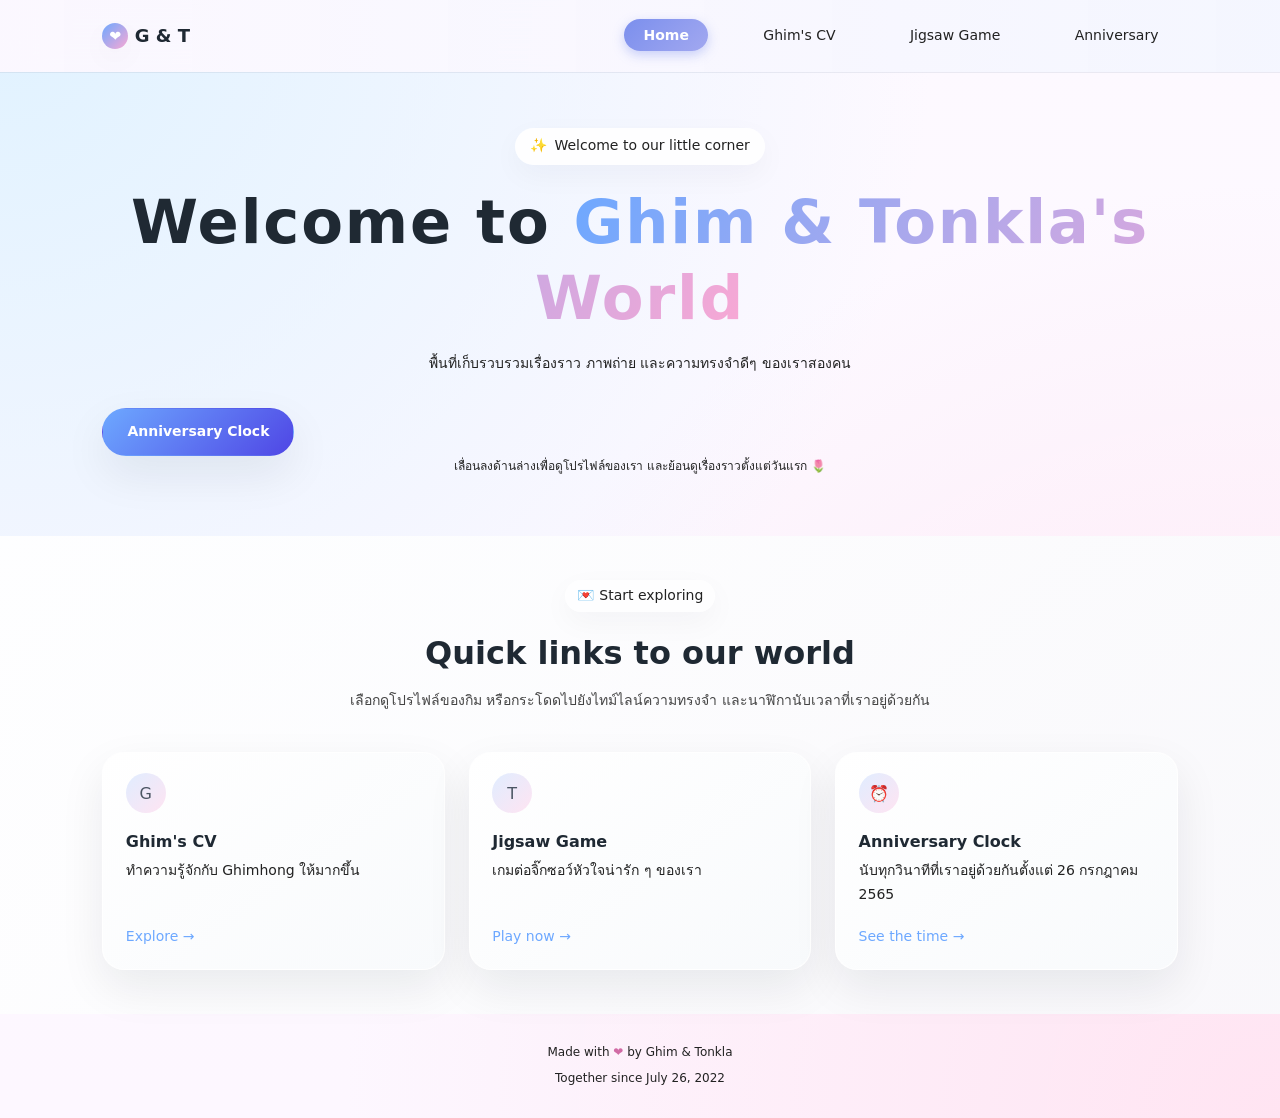
==== commit 94732706: "ลบลิงก์ memories.html ออกจากหน้าโฮม ทั้งเมนูบาร์ ปุ่ม hero และ quick links ตามคำขอ" ====
--- a/index.html
+++ b/index.html
@@ -85,9 +85,6 @@
                 <a href="jigsaw-game.html" class="navbar__link">Jigsaw Game</a>
               </li>
               <li>
-                <a href="memories.html" class="navbar__link">Our Memories</a>
-              </li>
-              <li>
                 <a href="anniversary.html" class="navbar__link">Anniversary</a>
               </li>
             </ul>
@@ -121,10 +118,7 @@
 
             <!-- Primary actions / quick shortcuts from the hero area -->
             <div class="hero__actions" aria-label="Quick actions from hero">
-              <a href="memories.html" class="btn btn--primary">
-                Our Story
-              </a>
-              <a href="anniversary.html" class="btn btn--ghost">
+              <a href="anniversary.html" class="btn btn--primary">
                 Anniversary Clock
               </a>
             </div>
@@ -178,19 +172,7 @@
                 <p class="card__link-arrow" aria-hidden="true">Play now →</p>
               </a>
 
-              <!-- Card 3: Memories timeline -->
-              <a href="memories.html" class="card">
-                <div>
-                  <div class="card__icon-circle" aria-hidden="true">🕊</div>
-                  <h3 class="card__title">Our Memories</h3>
-                  <p class="card__subtitle">
-                    แกลลอรีรวมรูปภาพโพลารอยด์และเรื่องราวความทรงจำของเรา
-                  </p>
-                </div>
-                <p class="card__link-arrow" aria-hidden="true">View timeline →</p>
-              </a>
-
-              <!-- Card 4: Anniversary clock -->
+              <!-- Card 3: Anniversary clock -->
               <a href="anniversary.html" class="card">
                 <div>
                   <div class="card__icon-circle" aria-hidden="true">⏰</div>
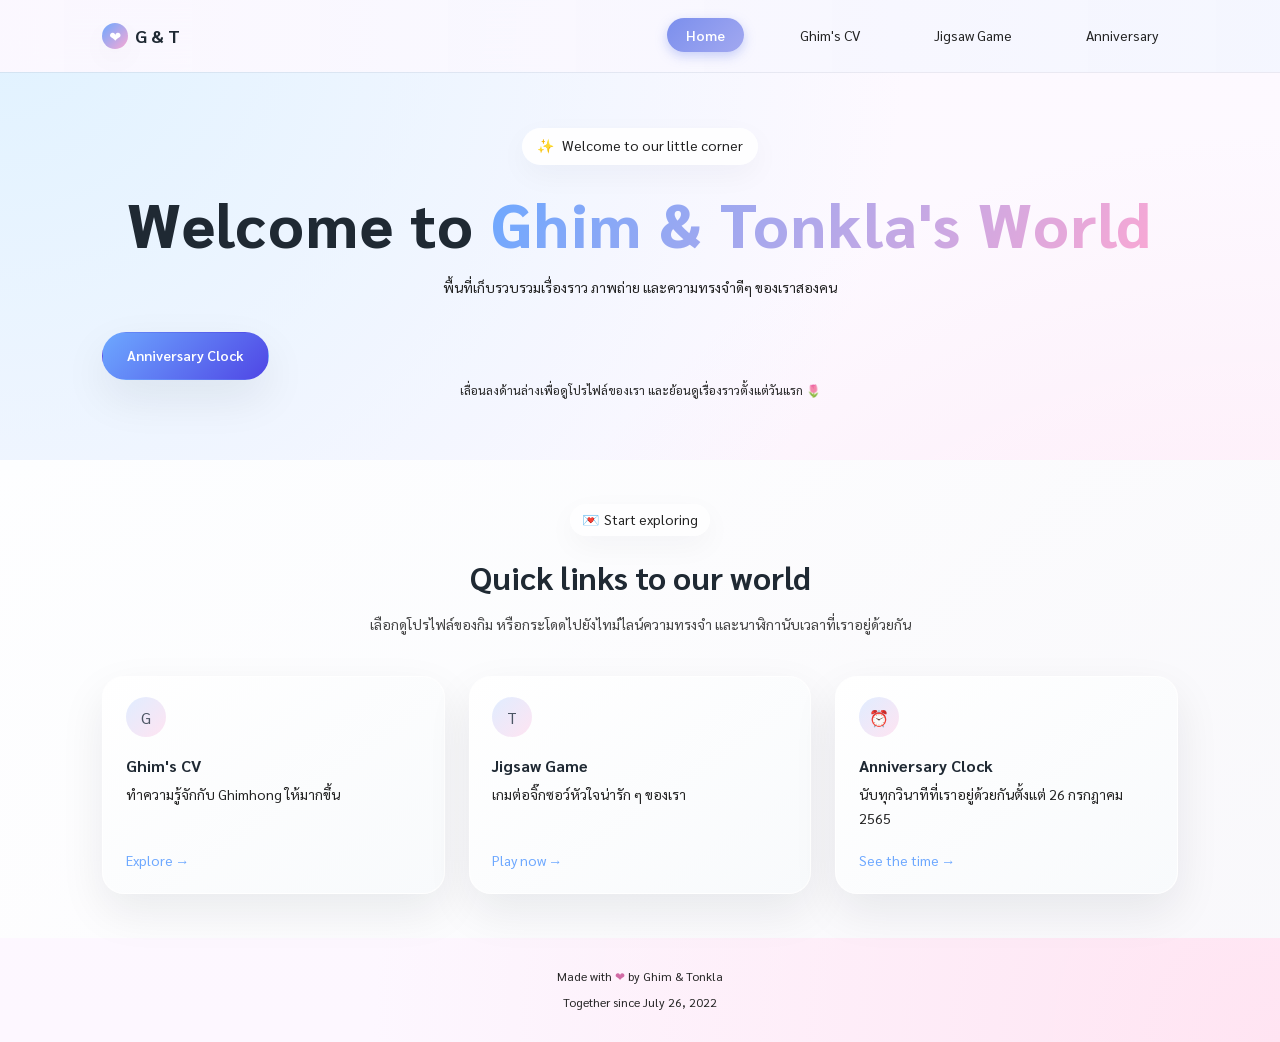
==== commit 754fe88c: "Optimize font loading, fix jigsaw overflow, and improve CSS for performance" ====
--- a/index.html
+++ b/index.html
@@ -20,6 +20,8 @@
     <!-- Google Fonts: Sarabun (primary Thai/Latin font) -->
     <link rel="preconnect" href="https://fonts.googleapis.com" />
     <link rel="preconnect" href="https://fonts.gstatic.com" crossorigin />
+    <link href="https://fonts.googleapis.com/css2?family=Sarabun:wght@400;600;700&display=swap" rel="stylesheet" media="print" onload="this.media='all'" />
+    <noscript><link rel="stylesheet" href="https://fonts.googleapis.com/css2?family=Sarabun:wght@400;600;700&display=swap" /></noscript>
               <!-- <li>
                 <a href="memories.html" class="navbar__link navbar__link--active"
                   aria-current="page"
--- a/css/style.css
+++ b/css/style.css
@@ -1,3 +1,9 @@
+    /* Ensure jigsaw-cell always has fixed size for both desktop and mobile to prevent layout shift */
+    .jigsaw-cell {
+      width: 70px;
+      height: 70px;
+      box-sizing: border-box;
+    }
     body #pieces-container div.piece {
       width: 70px !important;
       height: 70px !important;
@@ -75,6 +81,7 @@
     width: fit-content !important;
     padding: 0 !important;
     max-width: 100% !important;
+    height: auto !important;
   }
   .section-heading__eyebrow {
     font-size: 13px !important;
@@ -1515,8 +1522,7 @@
   gap: 0.75rem;
   min-height: 170px;
   align-content: flex-start;
-  content-visibility: auto;
-  contain-intrinsic-size: 300px;
+  height: auto !important;
 }
 
 .jigsaw-piece {
@@ -1589,6 +1595,7 @@
    so that all 9 slices join seamlessly into one image. */
 .jigsaw-board .jigsaw-piece {
   width: 100% !important;
+  height: auto !important;
   height: 100% !important;
   position: absolute;
   top: 0;
@@ -1708,6 +1715,7 @@
     width: 210px !important;
     height: 210px !important;
     margin: 0 auto !important;
+    height: auto !important;
     gap: 0 !important;
   }
   .jigsaw-cell, .drop-zone {
--- a/css/style.css
+++ b/css/style.css
@@ -1,3 +1,9 @@
+    /* Ensure jigsaw-cell always has fixed size for both desktop and mobile to prevent layout shift */
+    .jigsaw-cell {
+      width: 70px;
+      height: 70px;
+      box-sizing: border-box;
+    }
     body #pieces-container div.piece {
       width: 70px !important;
       height: 70px !important;
@@ -75,6 +81,7 @@
     width: fit-content !important;
     padding: 0 !important;
     max-width: 100% !important;
+    height: auto !important;
   }
   .section-heading__eyebrow {
     font-size: 13px !important;
@@ -1515,8 +1522,7 @@
   gap: 0.75rem;
   min-height: 170px;
   align-content: flex-start;
-  content-visibility: auto;
-  contain-intrinsic-size: 300px;
+  height: auto !important;
 }
 
 .jigsaw-piece {
@@ -1589,6 +1595,7 @@
    so that all 9 slices join seamlessly into one image. */
 .jigsaw-board .jigsaw-piece {
   width: 100% !important;
+  height: auto !important;
   height: 100% !important;
   position: absolute;
   top: 0;
@@ -1708,6 +1715,7 @@
     width: 210px !important;
     height: 210px !important;
     margin: 0 auto !important;
+    height: auto !important;
     gap: 0 !important;
   }
   .jigsaw-cell, .drop-zone {
